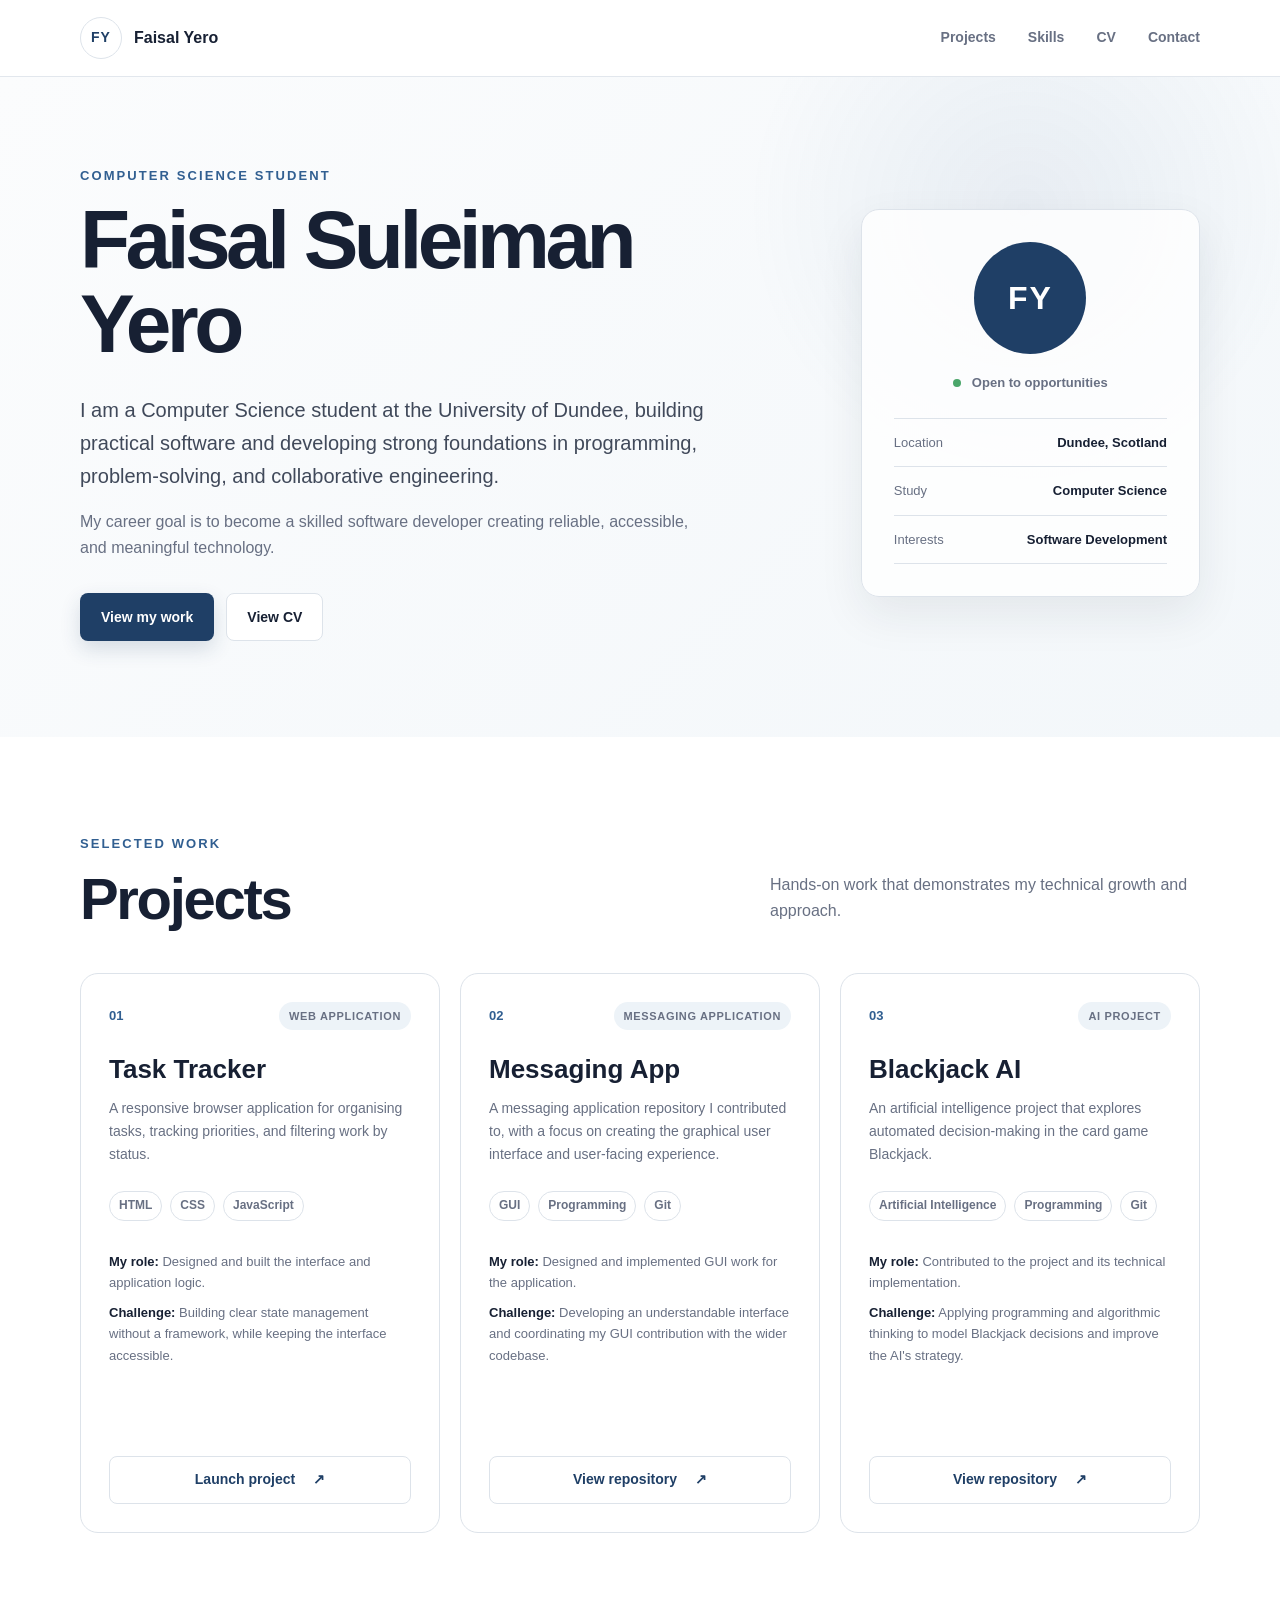
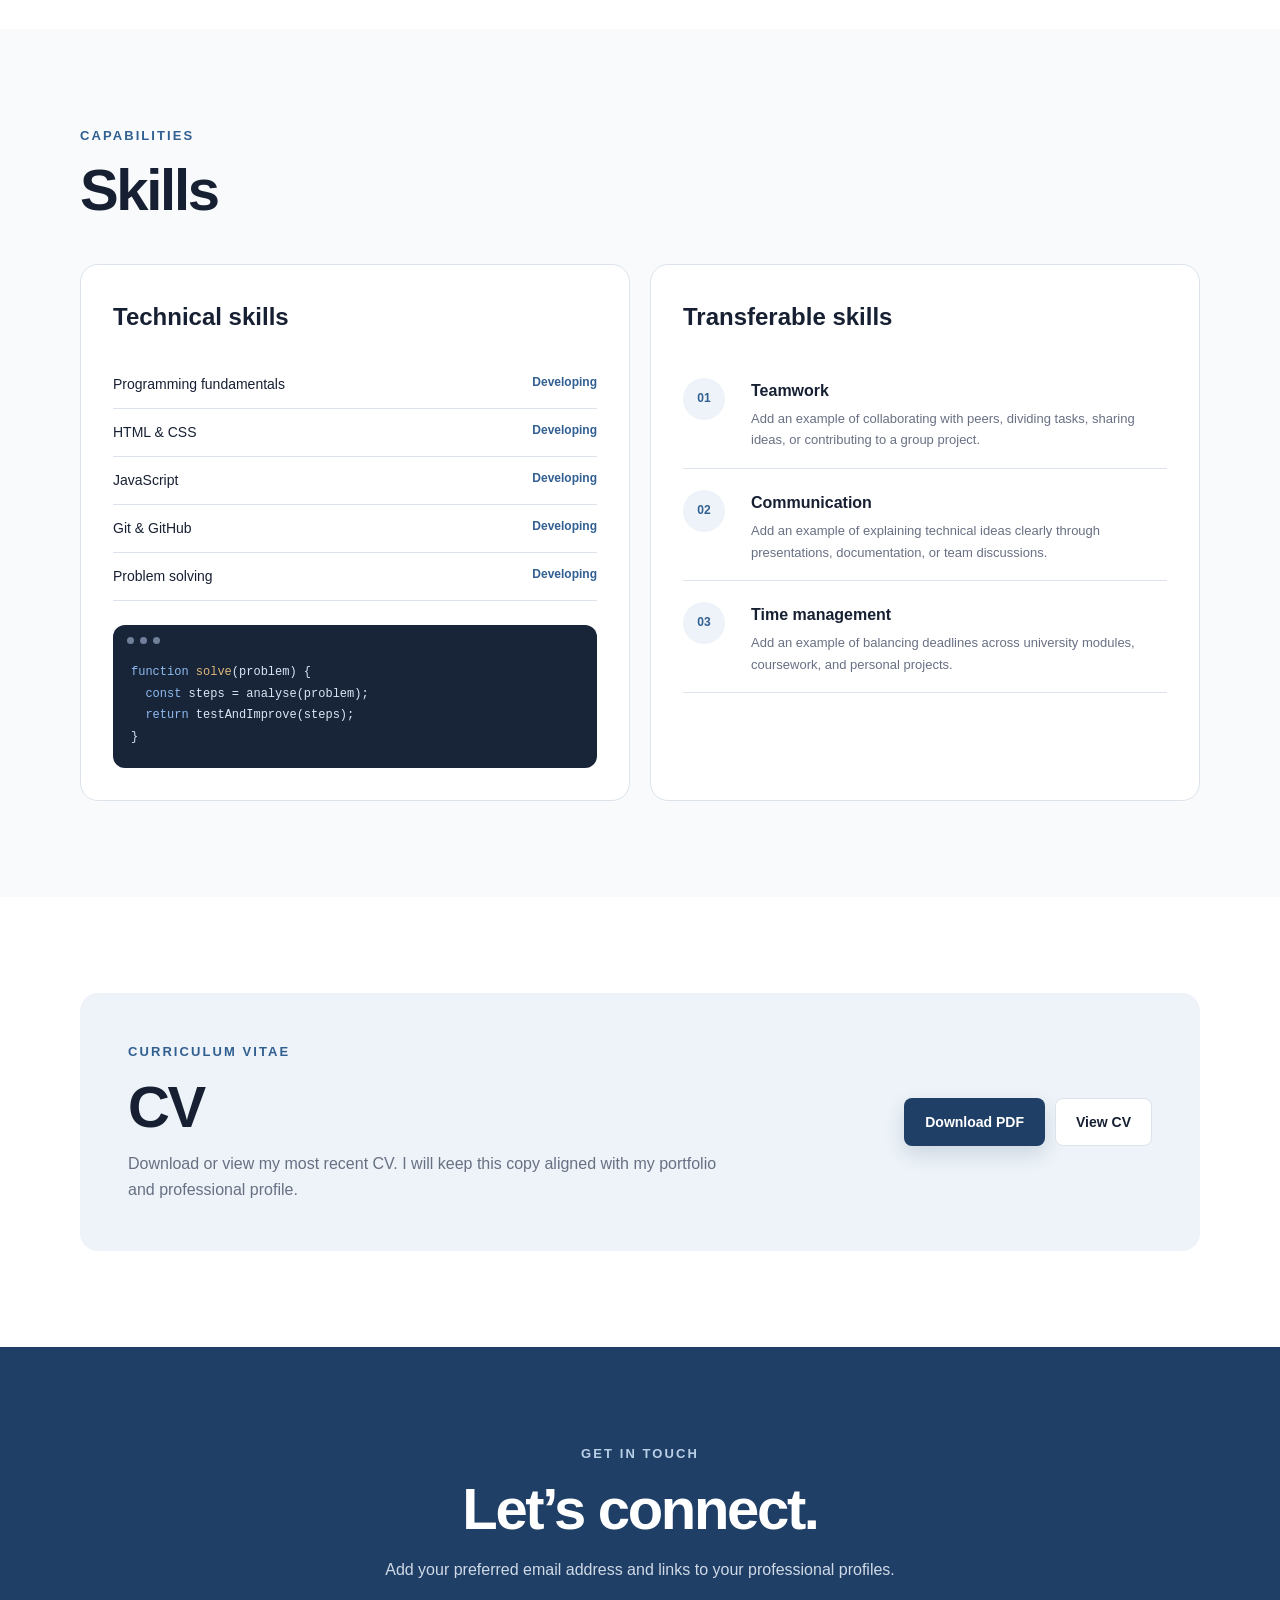
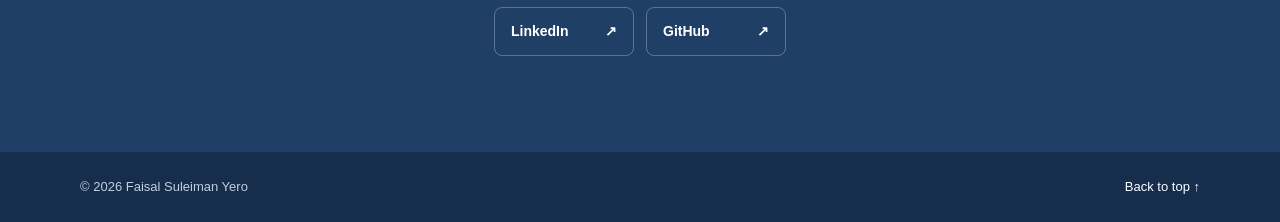
==== index.html @ 301910d1 "Add initial project files and scripts - Created a .gitkeep file in the projects directory to ensure " ====
<!doctype html>
<html lang="en">
  <head>
    <meta charset="UTF-8" />
    <meta name="viewport" content="width=device-width, initial-scale=1.0" />
    <meta
      name="description"
      content="Portfolio of Faisal Suleiman Yero, Computer Science student at the University of Dundee."
    />
    <title>Faisal Suleiman Yero | Computer Science Portfolio</title>
    <link rel="stylesheet" href="styles.css" />
  </head>
  <body>
    <a class="skip-link" href="#main-content">Skip to main content</a>

    <header class="site-header">
      <nav class="nav container" aria-label="Primary navigation">
        <a class="brand" href="#home" aria-label="Go to homepage">
          <span class="brand-mark">FY</span>
          <span>Faisal Yero</span>
        </a>
        <button class="menu-button" type="button" aria-expanded="false" aria-controls="nav-links">
          <span class="sr-only">Toggle navigation</span>
          <span aria-hidden="true">Menu</span>
        </button>
        <div class="nav-links" id="nav-links">
          <a href="#projects">Projects</a>
          <a href="#skills">Skills</a>
          <a href="#cv">CV</a>
          <a href="#contact">Contact</a>
        </div>
      </nav>
    </header>

    <main id="main-content">
      <section class="hero" id="home">
        <div class="container hero-grid">
          <div class="hero-copy">
            <p class="eyebrow">Computer Science Student</p>
            <h1>Faisal Suleiman Yero</h1>
            <p class="hero-lead">
              I am a Computer Science student at the University of Dundee,
              building practical software and developing strong foundations in
              programming, problem-solving, and collaborative engineering.
            </p>
            <p class="hero-goal">
              My career goal is to become a skilled software developer creating
              reliable, accessible, and meaningful technology.
            </p>
            <div class="hero-actions">
              <a class="button button-primary" href="#projects">View my work</a>
              <a class="button button-secondary" href="#cv">View CV</a>
            </div>
          </div>

          <aside class="profile-card" aria-label="Profile summary">
            <div class="profile-avatar" aria-hidden="true">FY</div>
            <p class="profile-status"><span></span> Open to opportunities</p>
            <dl>
              <div>
                <dt>Location</dt>
                <dd>Dundee, Scotland</dd>
              </div>
              <div>
                <dt>Study</dt>
                <dd>Computer Science</dd>
              </div>
              <div>
                <dt>Interests</dt>
                <dd>Software Development</dd>
              </div>
            </dl>
          </aside>
        </div>
      </section>

      <section class="section" id="projects">
        <div class="container">
          <div class="section-heading">
            <div>
              <p class="eyebrow">Selected work</p>
              <h2>Projects</h2>
            </div>
            <p>Hands-on work that demonstrates my technical growth and approach.</p>
          </div>

          <div class="project-grid">
            <article class="project-card">
              <div class="project-top">
                <span class="project-number">01</span>
                <span class="project-type">Web Application</span>
              </div>
              <h3>Task Tracker</h3>
              <p>
                A responsive browser application for organising tasks, tracking
                priorities, and filtering work by status.
              </p>
              <ul class="tag-list" aria-label="Technologies used">
                <li>HTML</li>
                <li>CSS</li>
                <li>JavaScript</li>
              </ul>
              <div class="project-details">
                <p><strong>My role:</strong> Designed and built the interface and application logic.</p>
                <p><strong>Challenge:</strong> Building clear state management without a framework, while keeping the interface accessible.</p>
              </div>
              <button class="button button-project" type="button" data-project="projects/task-tracker.html">
                Launch project
                <span aria-hidden="true">↗</span>
              </button>
            </article>

            <article class="project-card">
              <div class="project-top">
                <span class="project-number">02</span>
                <span class="project-type">Messaging Application</span>
              </div>
              <h3>Messaging App</h3>
              <p>
                A messaging application repository I contributed to, with a focus
                on creating the graphical user interface and user-facing experience.
              </p>
              <ul class="tag-list" aria-label="Technologies used">
                <li>GUI</li>
                <li>Programming</li>
                <li>Git</li>
              </ul>
              <div class="project-details">
                <p><strong>My role:</strong> Designed and implemented GUI work for the application.</p>
                <p><strong>Challenge:</strong> Developing an understandable interface and coordinating my GUI contribution with the wider codebase.</p>
              </div>
              <button class="button button-project" type="button" data-url="https://github.com/jamesfinnon/messaging-app.git">
                View repository
                <span aria-hidden="true">↗</span>
              </button>
            </article>

            <article class="project-card">
              <div class="project-top">
                <span class="project-number">03</span>
                <span class="project-type">AI Project</span>
              </div>
              <h3>Blackjack AI</h3>
              <p>
                An artificial intelligence project that explores automated
                decision-making in the card game Blackjack.
              </p>
              <ul class="tag-list" aria-label="Technologies used">
                <li>Artificial Intelligence</li>
                <li>Programming</li>
                <li>Git</li>
              </ul>
              <div class="project-details">
                <p><strong>My role:</strong> Contributed to the project and its technical implementation.</p>
                <p><strong>Challenge:</strong> Applying programming and algorithmic thinking to model Blackjack decisions and improve the AI's strategy.</p>
              </div>
              <button class="button button-project" type="button" data-url="https://github.com/struanmckenzie/blackjack-ai.git">
                View repository
                <span aria-hidden="true">↗</span>
              </button>
            </article>
          </div>
        </div>
      </section>

      <section class="section section-muted" id="skills">
        <div class="container">
          <div class="section-heading">
            <div>
              <p class="eyebrow">Capabilities</p>
              <h2>Skills</h2>
            </div>
          </div>

          <div class="skills-grid">
            <article class="skill-panel">
              <h3>Technical skills</h3>
              <ul class="skill-list">
                <li>
                  <span>Programming fundamentals</span>
                  <strong>Developing</strong>
                </li>
                <li>
                  <span>HTML &amp; CSS</span>
                  <strong>Developing</strong>
                </li>
                <li>
                  <span>JavaScript</span>
                  <strong>Developing</strong>
                </li>
                <li>
                  <span>Git &amp; GitHub</span>
                  <strong>Developing</strong>
                </li>
                <li>
                  <span>Problem solving</span>
                  <strong>Developing</strong>
                </li>
              </ul>
              <div class="code-example" aria-label="Code example">
                <div class="code-bar"><span></span><span></span><span></span></div>
                <pre><code><span class="code-keyword">function</span> <span class="code-name">solve</span>(problem) {
  <span class="code-keyword">const</span> steps = analyse(problem);
  <span class="code-keyword">return</span> testAndImprove(steps);
}</code></pre>
              </div>
            </article>

            <article class="skill-panel">
              <h3>Transferable skills</h3>
              <div class="transferable-list">
                <div>
                  <span class="skill-icon" aria-hidden="true">01</span>
                  <div>
                    <h4>Teamwork</h4>
                    <p>
                      Add an example of collaborating with peers, dividing tasks,
                      sharing ideas, or contributing to a group project.
                    </p>
                  </div>
                </div>
                <div>
                  <span class="skill-icon" aria-hidden="true">02</span>
                  <div>
                    <h4>Communication</h4>
                    <p>
                      Add an example of explaining technical ideas clearly through
                      presentations, documentation, or team discussions.
                    </p>
                  </div>
                </div>
                <div>
                  <span class="skill-icon" aria-hidden="true">03</span>
                  <div>
                    <h4>Time management</h4>
                    <p>
                      Add an example of balancing deadlines across university
                      modules, coursework, and personal projects.
                    </p>
                  </div>
                </div>
              </div>
            </article>
          </div>
        </div>
      </section>

      <section class="section cv-section" id="cv">
        <div class="container cv-card">
          <div>
            <p class="eyebrow">Curriculum vitae</p>
            <h2>CV</h2>
            <p>
              Download or view my most recent CV. I will keep this copy aligned
              with my portfolio and professional profile.
            </p>
          </div>
          <div class="cv-actions">
            <a class="button button-primary" id="cv-download" href="assets/Faisal-Suleiman-Yero-CV.pdf" download>
              Download PDF
            </a>
            <a class="button button-secondary" id="cv-view" href="assets/Faisal-Suleiman-Yero-CV.pdf" target="_blank" rel="noopener">
              View CV
            </a>
          </div>
        </div>
      </section>

      <section class="section contact-section" id="contact">
        <div class="container contact-content">
          <p class="eyebrow">Get in touch</p>
          <h2>Let’s connect.</h2>
          <p>
            Add your preferred email address and links to your professional profiles.
          </p>
          <div class="social-links">
            <a href="#" data-placeholder="LinkedIn">LinkedIn <span aria-hidden="true">↗</span></a>
            <a href="#" data-placeholder="GitHub">GitHub <span aria-hidden="true">↗</span></a>
          </div>
        </div>
      </section>
    </main>

    <footer class="footer">
      <div class="container">
        <p>© <span id="year"></span> Faisal Suleiman Yero</p>
        <a href="#home">Back to top ↑</a>
      </div>
    </footer>

    <dialog class="project-dialog" id="project-dialog" aria-labelledby="dialog-title">
      <div class="dialog-header">
        <h2 id="dialog-title">Project preview</h2>
        <button class="dialog-close" type="button" aria-label="Close project preview">×</button>
      </div>
      <div class="dialog-body">
        <iframe id="project-frame" title="Project preview"></iframe>
      </div>
    </dialog>

    <dialog class="notice-dialog" id="notice-dialog">
      <div class="notice-content">
        <button class="dialog-close notice-close" type="button" aria-label="Close notice">×</button>
        <h2 id="notice-title">Add a file</h2>
        <p id="notice-message"></p>
        <button class="button button-primary notice-ok" type="button">Got it</button>
      </div>
    </dialog>

    <script src="script.js"></script>
  </body>
</html>
---- styles.css ----
:root {
  --ink: #172033;
  --muted: #687083;
  --paper: #f8fafb;
  --white: #ffffff;
  --line: #dde3ea;
  --navy: #1f3f66;
  --blue: #315f91;
  --soft-blue: #edf3f8;
  --accent: #dcaa57;
  --radius: 18px;
  --shadow: 0 18px 45px rgba(23, 32, 51, 0.08);
}

* {
  box-sizing: border-box;
}

html {
  scroll-behavior: smooth;
}

body {
  margin: 0;
  font-family: Inter, "Segoe UI", Arial, sans-serif;
  color: var(--ink);
  background: var(--white);
  line-height: 1.65;
}

body.dialog-open {
  overflow: hidden;
}

.container {
  width: min(1120px, calc(100% - 48px));
  margin-inline: auto;
}

.skip-link {
  position: absolute;
  left: 16px;
  top: -60px;
  z-index: 100;
  padding: 10px 16px;
  background: var(--ink);
  color: var(--white);
}

.skip-link:focus {
  top: 16px;
}

.sr-only {
  position: absolute;
  width: 1px;
  height: 1px;
  padding: 0;
  margin: -1px;
  overflow: hidden;
  clip: rect(0, 0, 0, 0);
  white-space: nowrap;
  border: 0;
}

.site-header {
  position: sticky;
  top: 0;
  z-index: 20;
  background: rgba(255, 255, 255, 0.96);
  border-bottom: 1px solid rgba(221, 227, 234, 0.85);
  backdrop-filter: blur(12px);
}

.nav {
  min-height: 76px;
  display: flex;
  align-items: center;
  justify-content: space-between;
}

.brand {
  display: flex;
  align-items: center;
  gap: 12px;
  color: var(--ink);
  font-weight: 750;
  text-decoration: none;
}

.brand-mark {
  display: grid;
  place-items: center;
  width: 42px;
  height: 42px;
  border: 1px solid var(--line);
  border-radius: 50%;
  color: var(--navy);
  font-size: 14px;
  letter-spacing: 0.08em;
}

.nav-links {
  display: flex;
  gap: 32px;
}

.nav-links a {
  color: var(--muted);
  font-size: 14px;
  font-weight: 700;
  text-decoration: none;
}

.nav-links a:hover,
.nav-links a:focus-visible {
  color: var(--navy);
}

.menu-button {
  display: none;
  border: 0;
  background: transparent;
  color: var(--ink);
  font: inherit;
  font-weight: 700;
}

.hero {
  padding: 88px 0 96px;
  background:
    radial-gradient(circle at 80% 20%, rgba(49, 95, 145, 0.08), transparent 24%),
    linear-gradient(135deg, #fbfcfd 0%, #f3f7fa 100%);
}

.hero-grid {
  display: grid;
  grid-template-columns: minmax(0, 1.55fr) minmax(260px, 0.75fr);
  align-items: center;
  gap: 80px;
}

.eyebrow {
  margin: 0 0 12px;
  color: var(--blue);
  font-size: 13px;
  font-weight: 800;
  letter-spacing: 0.16em;
  text-transform: uppercase;
}

.hero h1 {
  max-width: 720px;
  margin: 0;
  color: var(--ink);
  font-size: clamp(48px, 7vw, 82px);
  line-height: 1.02;
  letter-spacing: -0.055em;
}

.hero-lead {
  max-width: 680px;
  margin: 28px 0 8px;
  color: #40495a;
  font-size: 20px;
}

.hero-goal {
  max-width: 620px;
  color: var(--muted);
}

.hero-actions {
  display: flex;
  gap: 12px;
  margin-top: 32px;
}

.button {
  min-height: 48px;
  display: inline-flex;
  align-items: center;
  justify-content: center;
  gap: 18px;
  border: 1px solid transparent;
  border-radius: 8px;
  padding: 11px 20px;
  font: inherit;
  font-size: 14px;
  font-weight: 800;
  text-decoration: none;
  cursor: pointer;
  transition: 160ms ease;
}

.button-primary {
  background: var(--navy);
  color: var(--white);
  box-shadow: 0 8px 20px rgba(31, 63, 102, 0.16);
}

.button-primary:hover,
.button-primary:focus-visible {
  background: #173452;
  transform: translateY(-2px);
}

.button-secondary {
  border-color: var(--line);
  background: var(--white);
  color: var(--ink);
}

.button-secondary:hover,
.button-secondary:focus-visible {
  border-color: var(--blue);
  color: var(--navy);
}

.profile-card {
  border: 1px solid var(--line);
  border-radius: var(--radius);
  padding: 32px;
  background: rgba(255, 255, 255, 0.82);
  box-shadow: var(--shadow);
}

.profile-avatar {
  width: 112px;
  height: 112px;
  display: grid;
  place-items: center;
  margin: 0 auto 18px;
  border-radius: 50%;
  background: var(--navy);
  color: var(--white);
  font-size: 32px;
  font-weight: 800;
  letter-spacing: 0.06em;
}

.profile-status {
  text-align: center;
  color: var(--muted);
  font-size: 13px;
  font-weight: 700;
}

.profile-status span {
  display: inline-block;
  width: 8px;
  height: 8px;
  margin-right: 7px;
  border-radius: 50%;
  background: #4aa66a;
}

.profile-card dl {
  margin: 24px 0 0;
  border-top: 1px solid var(--line);
}

.profile-card dl div {
  display: flex;
  justify-content: space-between;
  gap: 16px;
  border-bottom: 1px solid var(--line);
  padding: 13px 0;
  font-size: 13px;
}

.profile-card dt {
  color: var(--muted);
}

.profile-card dd {
  margin: 0;
  text-align: right;
  font-weight: 750;
}

.section {
  padding: 96px 0;
  scroll-margin-top: 76px;
}

.section-heading {
  display: flex;
  align-items: end;
  justify-content: space-between;
  gap: 32px;
  margin-bottom: 42px;
}

.section-heading h2,
.cv-card h2,
.contact-content h2 {
  margin: 0;
  font-size: clamp(38px, 5vw, 58px);
  line-height: 1.1;
  letter-spacing: -0.04em;
}

.section-heading > p {
  max-width: 430px;
  margin: 0 0 6px;
  color: var(--muted);
}

.project-grid {
  display: grid;
  grid-template-columns: repeat(3, 1fr);
  gap: 20px;
}

.project-card {
  min-height: 560px;
  display: flex;
  flex-direction: column;
  border: 1px solid var(--line);
  border-radius: var(--radius);
  padding: 28px;
  background: var(--white);
  transition: 180ms ease;
}

.project-card:hover {
  transform: translateY(-5px);
  box-shadow: var(--shadow);
  border-color: #cbd5df;
}

.project-top {
  display: flex;
  justify-content: space-between;
  align-items: center;
  margin-bottom: 24px;
}

.project-number {
  color: var(--blue);
  font-size: 13px;
  font-weight: 800;
}

.project-type {
  border-radius: 999px;
  padding: 5px 10px;
  background: var(--soft-blue);
  color: var(--muted);
  font-size: 11px;
  font-weight: 800;
  text-transform: uppercase;
  letter-spacing: 0.06em;
}

.project-card h3 {
  margin: 0 0 12px;
  font-size: 26px;
  line-height: 1.2;
}

.project-card > p {
  min-height: 78px;
  margin: 0 0 16px;
  color: var(--muted);
  font-size: 14px;
}

.tag-list {
  display: flex;
  flex-wrap: wrap;
  gap: 8px;
  margin: 0 0 22px;
  padding: 0;
  list-style: none;
}

.tag-list li {
  border: 1px solid var(--line);
  border-radius: 999px;
  padding: 4px 9px;
  color: var(--muted);
  font-size: 12px;
  font-weight: 700;
}

.project-details {
  margin-bottom: 24px;
  color: var(--muted);
  font-size: 13px;
}

.project-details p {
  margin: 8px 0;
}

.project-details strong {
  color: var(--ink);
}

.button-project {
  width: 100%;
  margin-top: auto;
  border-color: var(--line);
  background: var(--white);
  color: var(--navy);
}

.button-project:hover,
.button-project:focus-visible {
  border-color: var(--navy);
  background: var(--navy);
  color: var(--white);
}

.section-muted {
  background: var(--paper);
}

.skills-grid {
  display: grid;
  grid-template-columns: 1fr 1fr;
  gap: 20px;
}

.skill-panel {
  border: 1px solid var(--line);
  border-radius: var(--radius);
  padding: 32px;
  background: var(--white);
}

.skill-panel h3 {
  margin: 0 0 24px;
  font-size: 24px;
}

.skill-list {
  margin: 0 0 24px;
  padding: 0;
  list-style: none;
}

.skill-list li {
  display: flex;
  justify-content: space-between;
  border-bottom: 1px solid var(--line);
  padding: 12px 0;
  font-size: 14px;
}

.skill-list strong {
  color: var(--blue);
  font-size: 12px;
}

.code-example {
  overflow: hidden;
  border-radius: 12px;
  background: #182438;
}

.code-bar {
  display: flex;
  gap: 6px;
  padding: 12px 14px 8px;
}

.code-bar span {
  width: 7px;
  height: 7px;
  border-radius: 50%;
  background: #70809a;
}

.code-example pre {
  margin: 0;
  padding: 10px 18px 20px;
  overflow-x: auto;
  color: #dae6f5;
  font-size: 12px;
  line-height: 1.8;
}

.code-keyword {
  color: #8ebbf0;
}

.code-name {
  color: #dfb87b;
}

.transferable-list {
  display: grid;
  gap: 4px;
}

.transferable-list > div {
  display: grid;
  grid-template-columns: 52px 1fr;
  gap: 16px;
  border-bottom: 1px solid var(--line);
  padding: 17px 0;
}

.skill-icon {
  width: 42px;
  height: 42px;
  display: grid;
  place-items: center;
  border-radius: 50%;
  background: var(--soft-blue);
  color: var(--blue);
  font-size: 12px;
  font-weight: 800;
}

.transferable-list h4 {
  margin: 0 0 4px;
  font-size: 16px;
}

.transferable-list p {
  margin: 0;
  color: var(--muted);
  font-size: 13px;
}

.cv-section {
  background: var(--white);
}

.cv-card {
  display: grid;
  grid-template-columns: 1fr auto;
  align-items: center;
  gap: 48px;
  border-radius: var(--radius);
  padding: 48px;
  background: var(--soft-blue);
}

.cv-card h2 {
  margin-bottom: 12px;
}

.cv-card p:not(.eyebrow) {
  max-width: 610px;
  margin: 0;
  color: var(--muted);
}

.cv-actions {
  display: flex;
  gap: 10px;
}

.contact-section {
  background: var(--navy);
  color: var(--white);
  text-align: center;
}

.contact-section .eyebrow {
  color: #b9cfe6;
}

.contact-content > p:not(.eyebrow) {
  margin: 16px 0 24px;
  color: #d0dae6;
}

.social-links {
  display: flex;
  justify-content: center;
  gap: 12px;
}

.social-links a {
  min-width: 140px;
  display: flex;
  justify-content: space-between;
  border: 1px solid rgba(255, 255, 255, 0.28);
  border-radius: 8px;
  padding: 12px 16px;
  color: var(--white);
  font-size: 14px;
  font-weight: 800;
  text-decoration: none;
}

.social-links a:hover,
.social-links a:focus-visible {
  background: var(--white);
  color: var(--navy);
}

.footer {
  padding: 24px 0;
  background: #162e4b;
  color: #c3cede;
  font-size: 13px;
}

.footer .container {
  display: flex;
  justify-content: space-between;
  align-items: center;
}

.footer p {
  margin: 0;
}

.footer a {
  color: var(--white);
  text-decoration: none;
}

.project-dialog,
.notice-dialog {
  border: 0;
  padding: 0;
  background: var(--white);
  color: var(--ink);
  box-shadow: 0 24px 80px rgba(14, 29, 48, 0.28);
}

.project-dialog {
  width: min(1100px, calc(100% - 32px));
  height: min(760px, calc(100% - 32px));
  border-radius: 14px;
}

.project-dialog::backdrop,
.notice-dialog::backdrop {
  background: rgba(12, 24, 38, 0.72);
  backdrop-filter: blur(5px);
}

.dialog-header {
  height: 64px;
  display: flex;
  align-items: center;
  justify-content: space-between;
  border-bottom: 1px solid var(--line);
  padding: 0 18px 0 24px;
}

.dialog-header h2 {
  margin: 0;
  font-size: 18px;
}

.dialog-close {
  width: 38px;
  height: 38px;
  border: 1px solid var(--line);
  border-radius: 50%;
  background: var(--white);
  color: var(--ink);
  font: inherit;
  font-size: 24px;
  line-height: 1;
  cursor: pointer;
}

.dialog-body,
.dialog-body iframe {
  width: 100%;
  height: calc(100% - 64px);
}

.dialog-body iframe {
  display: block;
  border: 0;
  background: var(--white);
}

.notice-dialog {
  width: min(460px, calc(100% - 32px));
  border-radius: 14px;
}

.notice-content {
  position: relative;
  padding: 34px;
}

.notice-close {
  position: absolute;
  right: 18px;
  top: 18px;
}

.notice-content h2 {
  margin: 0 46px 10px 0;
  font-size: 24px;
}

.notice-content p {
  margin: 0 0 22px;
  color: var(--muted);
}

@media (max-width: 900px) {
  .hero-grid,
  .skills-grid {
    grid-template-columns: 1fr;
  }

  .profile-card {
    max-width: 420px;
  }

  .project-grid {
    grid-template-columns: 1fr 1fr;
  }

  .project-card:last-child {
    grid-column: 1 / -1;
  }

  .cv-card {
    grid-template-columns: 1fr;
  }
}

@media (max-width: 680px) {
  .container {
    width: min(100% - 32px, 1120px);
  }

  .nav {
    min-height: 68px;
  }

  .menu-button {
    display: block;
  }

  .nav-links {
    position: absolute;
    left: 16px;
    right: 16px;
    top: 68px;
    display: none;
    flex-direction: column;
    gap: 0;
    border: 1px solid var(--line);
    border-radius: 12px;
    padding: 8px;
    background: var(--white);
    box-shadow: var(--shadow);
  }

  .nav-links.open {
    display: flex;
  }

  .nav-links a {
    padding: 12px;
  }

  .hero {
    padding: 56px 0 64px;
  }

  .hero-grid {
    gap: 42px;
  }

  .hero h1 {
    font-size: 48px;
  }

  .hero-lead {
    font-size: 17px;
  }

  .hero-actions,
  .cv-actions,
  .social-links {
    flex-direction: column;
  }

  .hero-actions .button,
  .cv-actions .button,
  .social-links a {
    width: 100%;
  }

  .section {
    padding: 68px 0;
  }

  .section-heading {
    align-items: start;
    flex-direction: column;
  }

  .project-grid {
    grid-template-columns: 1fr;
  }

  .project-card,
  .project-card:last-child {
    grid-column: auto;
  }

  .project-card {
    min-height: 520px;
  }

  .skill-panel,
  .profile-card,
  .cv-card {
    padding: 24px;
  }

  .footer .container {
    gap: 16px;
  }
}

@media (prefers-reduced-motion: reduce) {
  html {
    scroll-behavior: auto;
  }

  *,
  *::before,
  *::after {
    transition: none !important;
  }
}
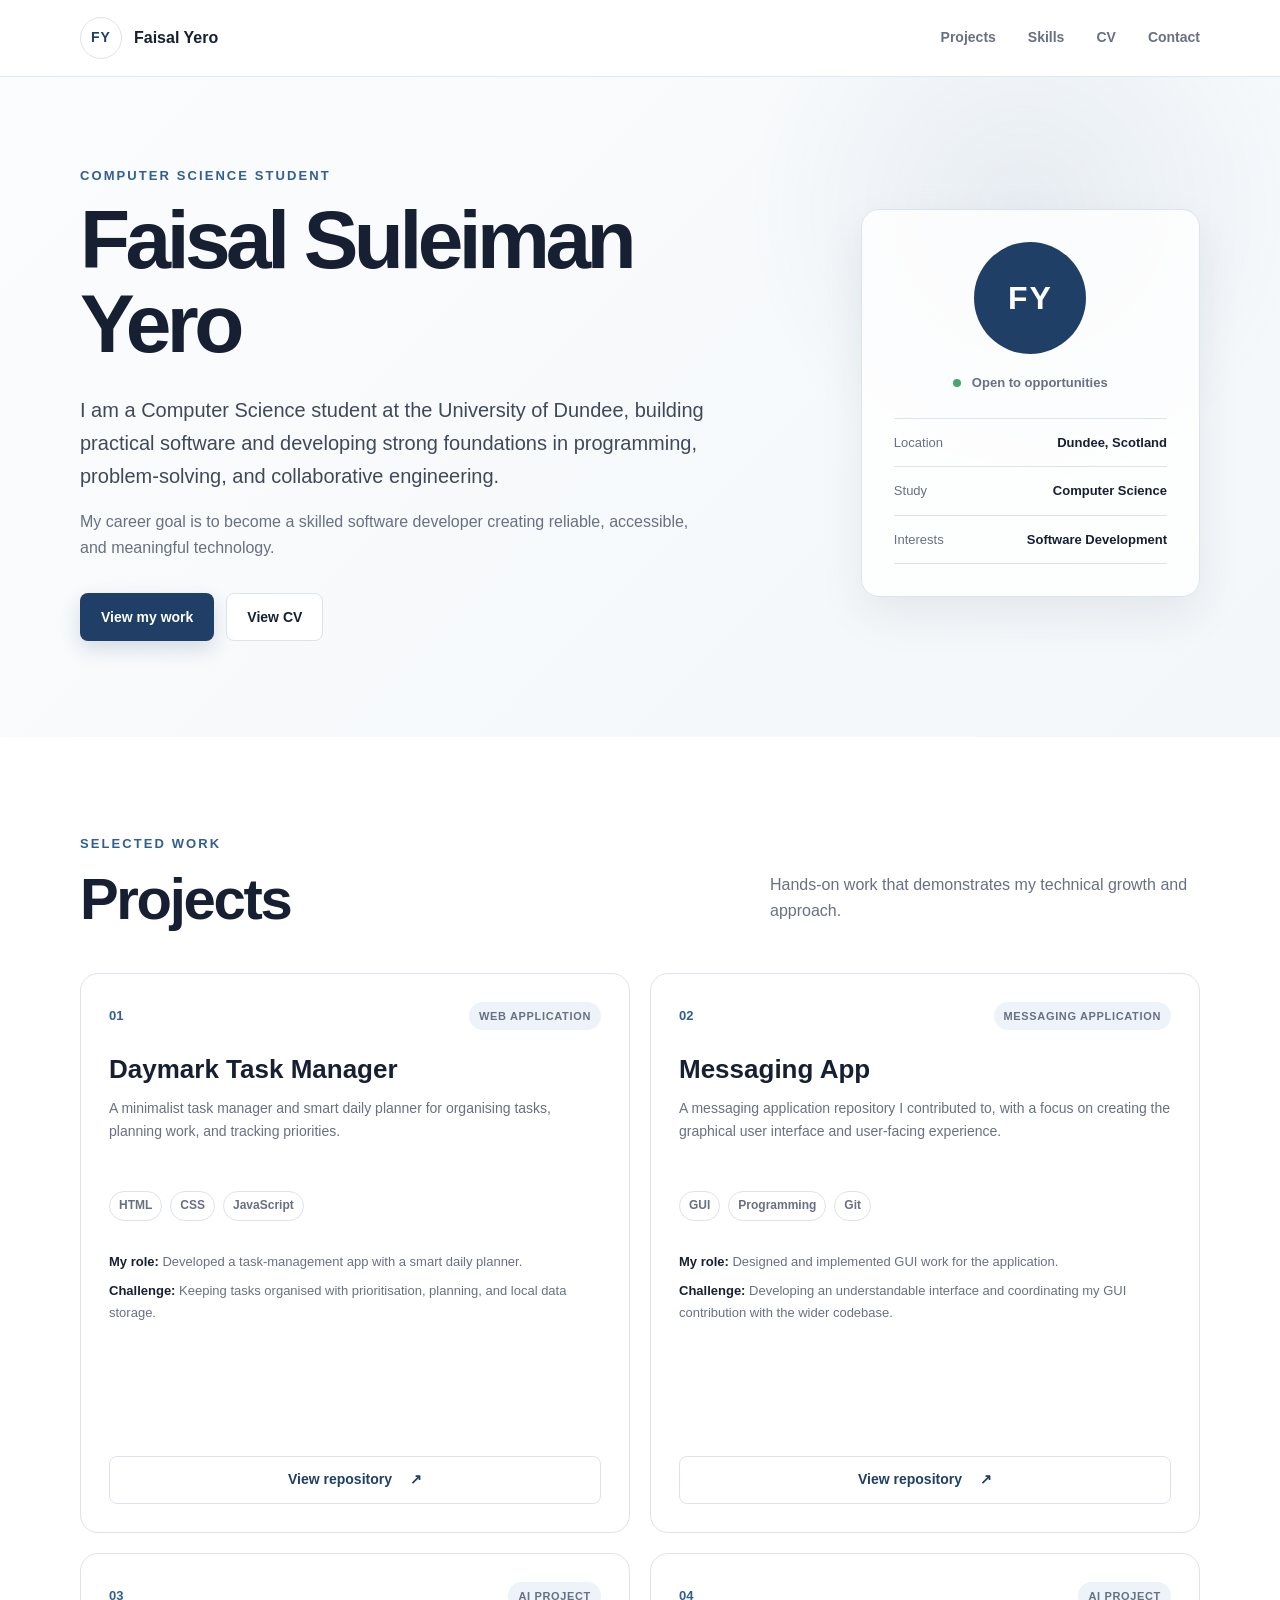
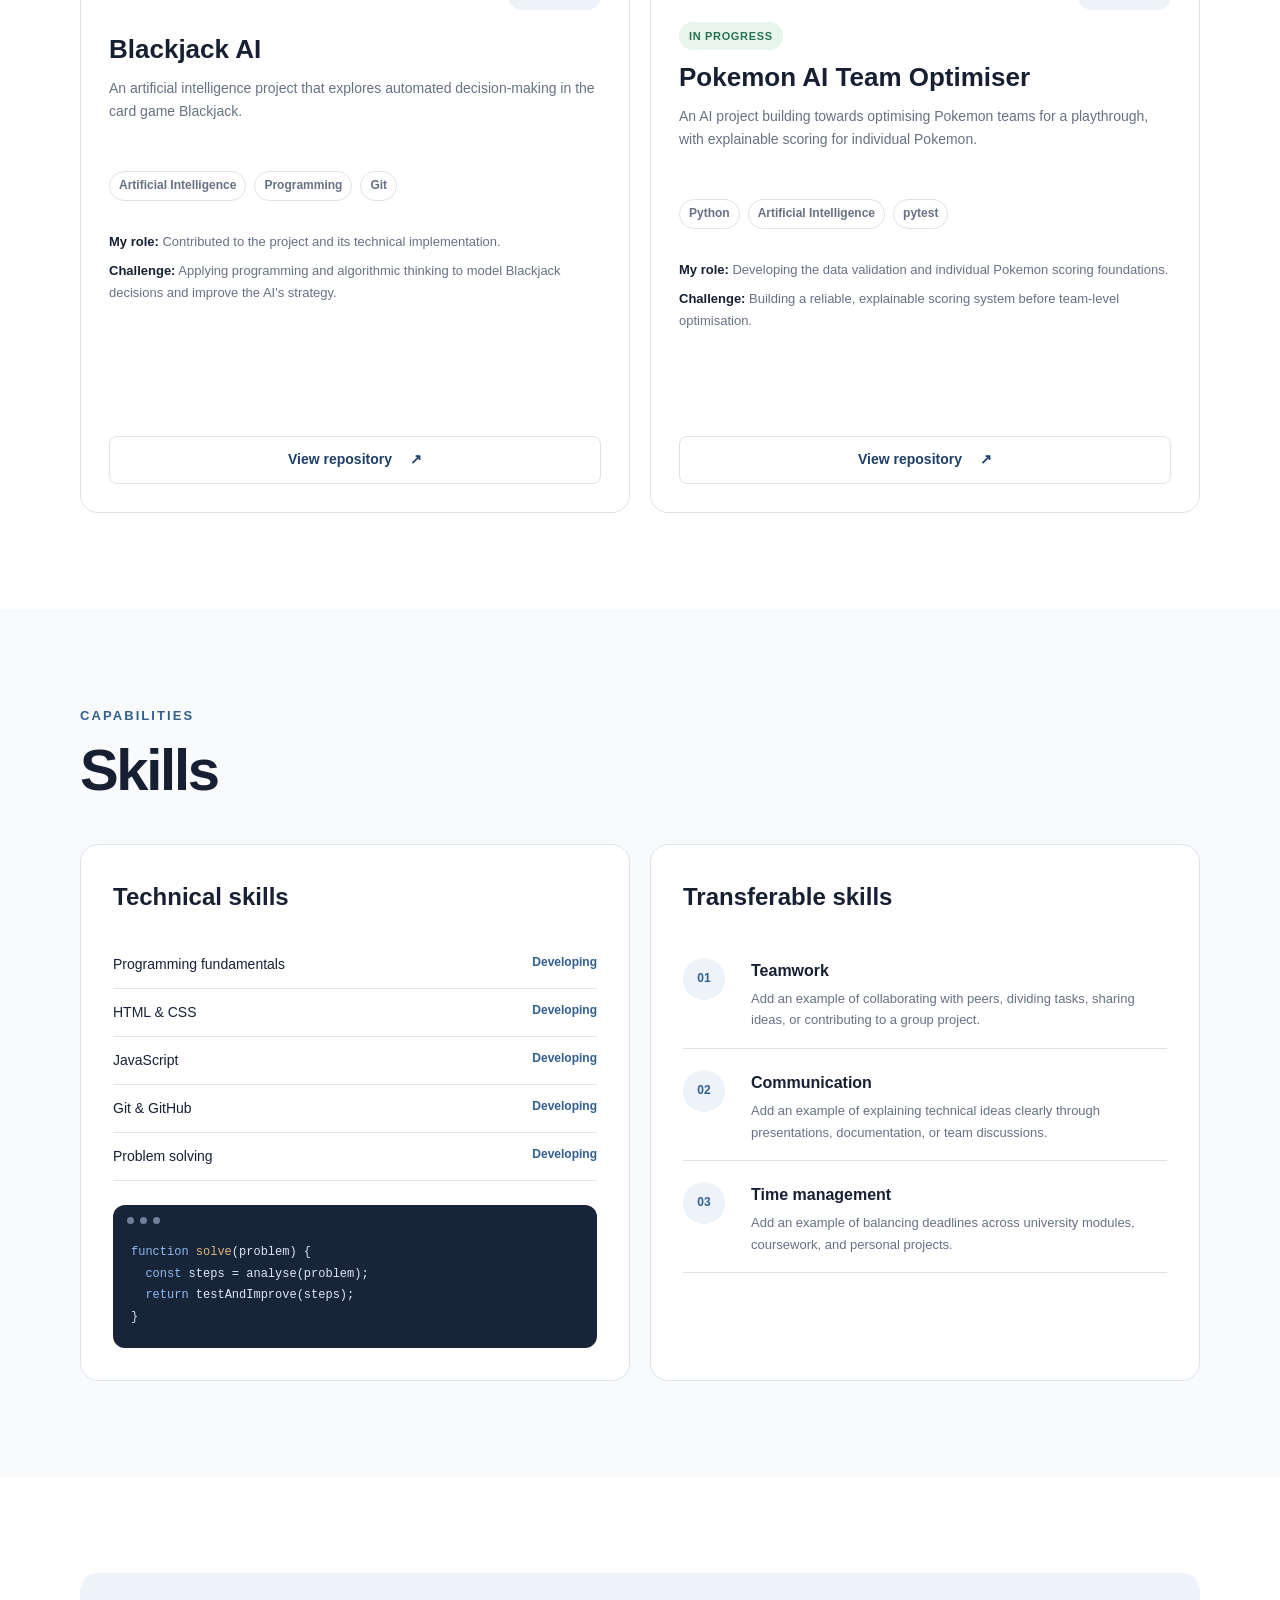
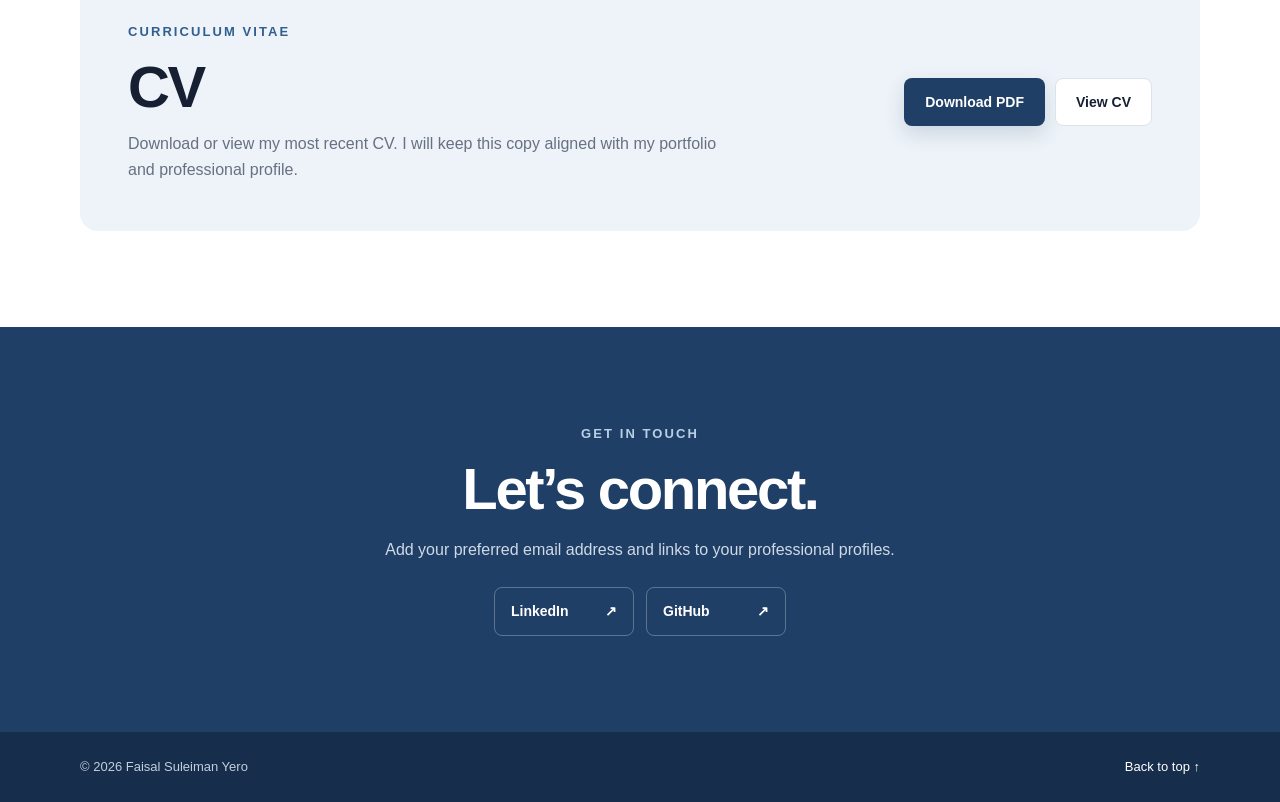
==== commit ebccc268: "Update portfolio content and styling: rename Task Tracker to Daymark Task Manager, add Pokemon AI Te" ====
--- a/index.html
+++ b/index.html
@@ -90,10 +90,10 @@
                 <span class="project-number">01</span>
                 <span class="project-type">Web Application</span>
               </div>
-              <h3>Task Tracker</h3>
+              <h3>Daymark Task Manager</h3>
               <p>
-                A responsive browser application for organising tasks, tracking
-                priorities, and filtering work by status.
+                A minimalist task manager and smart daily planner for organising
+                tasks, planning work, and tracking priorities.
               </p>
               <ul class="tag-list" aria-label="Technologies used">
                 <li>HTML</li>
@@ -101,11 +101,11 @@
                 <li>JavaScript</li>
               </ul>
               <div class="project-details">
-                <p><strong>My role:</strong> Designed and built the interface and application logic.</p>
-                <p><strong>Challenge:</strong> Building clear state management without a framework, while keeping the interface accessible.</p>
-              </div>
-              <button class="button button-project" type="button" data-project="projects/task-tracker.html">
-                Launch project
+                <p><strong>My role:</strong> Developed a task-management app with a smart daily planner.</p>
+                <p><strong>Challenge:</strong> Keeping tasks organised with prioritisation, planning, and local data storage.</p>
+              </div>
+              <button class="button button-project" type="button" data-url="https://github.com/faisalsyero/task-manager">
+                View repository
                 <span aria-hidden="true">↗</span>
               </button>
             </article>
@@ -155,6 +155,32 @@
                 <p><strong>Challenge:</strong> Applying programming and algorithmic thinking to model Blackjack decisions and improve the AI's strategy.</p>
               </div>
               <button class="button button-project" type="button" data-url="https://github.com/struanmckenzie/blackjack-ai.git">
+                View repository
+                <span aria-hidden="true">↗</span>
+              </button>
+            </article>
+
+            <article class="project-card">
+              <div class="project-top">
+                <span class="project-number">04</span>
+                <span class="project-type">AI Project</span>
+              </div>
+              <p class="project-status">In progress</p>
+              <h3>Pokemon AI Team Optimiser</h3>
+              <p>
+                An AI project building towards optimising Pokemon teams for a
+                playthrough, with explainable scoring for individual Pokemon.
+              </p>
+              <ul class="tag-list" aria-label="Technologies used">
+                <li>Python</li>
+                <li>Artificial Intelligence</li>
+                <li>pytest</li>
+              </ul>
+              <div class="project-details">
+                <p><strong>My role:</strong> Developing the data validation and individual Pokemon scoring foundations.</p>
+                <p><strong>Challenge:</strong> Building a reliable, explainable scoring system before team-level optimisation.</p>
+              </div>
+              <button class="button button-project" type="button" data-url="https://github.com/faisalsyero/pokemon-bestteam">
                 View repository
                 <span aria-hidden="true">↗</span>
               </button>
@@ -256,10 +282,10 @@
             </p>
           </div>
           <div class="cv-actions">
-            <a class="button button-primary" id="cv-download" href="assets/Faisal-Suleiman-Yero-CV.pdf" download>
+            <a class="button button-primary" id="cv-download" href="Employability%20CV.pdf" download>
               Download PDF
             </a>
-            <a class="button button-secondary" id="cv-view" href="assets/Faisal-Suleiman-Yero-CV.pdf" target="_blank" rel="noopener">
+            <a class="button button-secondary" id="cv-view" href="Employability%20CV.pdf" target="_blank" rel="noopener">
               View CV
             </a>
           </div>
--- a/styles.css
+++ b/styles.css
@@ -309,7 +309,7 @@
 
 .project-grid {
   display: grid;
-  grid-template-columns: repeat(3, 1fr);
+  grid-template-columns: repeat(2, 1fr);
   gap: 20px;
 }
 
@@ -365,6 +365,20 @@
   margin: 0 0 16px;
   color: var(--muted);
   font-size: 14px;
+}
+
+.project-card > .project-status {
+  width: fit-content;
+  min-height: 0;
+  margin: -12px 0 12px;
+  border-radius: 999px;
+  padding: 5px 10px;
+  background: #e8f5ed;
+  color: #26734d;
+  font-size: 11px;
+  font-weight: 800;
+  letter-spacing: 0.06em;
+  text-transform: uppercase;
 }
 
 .tag-list {
@@ -712,14 +726,6 @@
 
   .profile-card {
     max-width: 420px;
-  }
-
-  .project-grid {
-    grid-template-columns: 1fr 1fr;
-  }
-
-  .project-card:last-child {
-    grid-column: 1 / -1;
   }
 
   .cv-card {
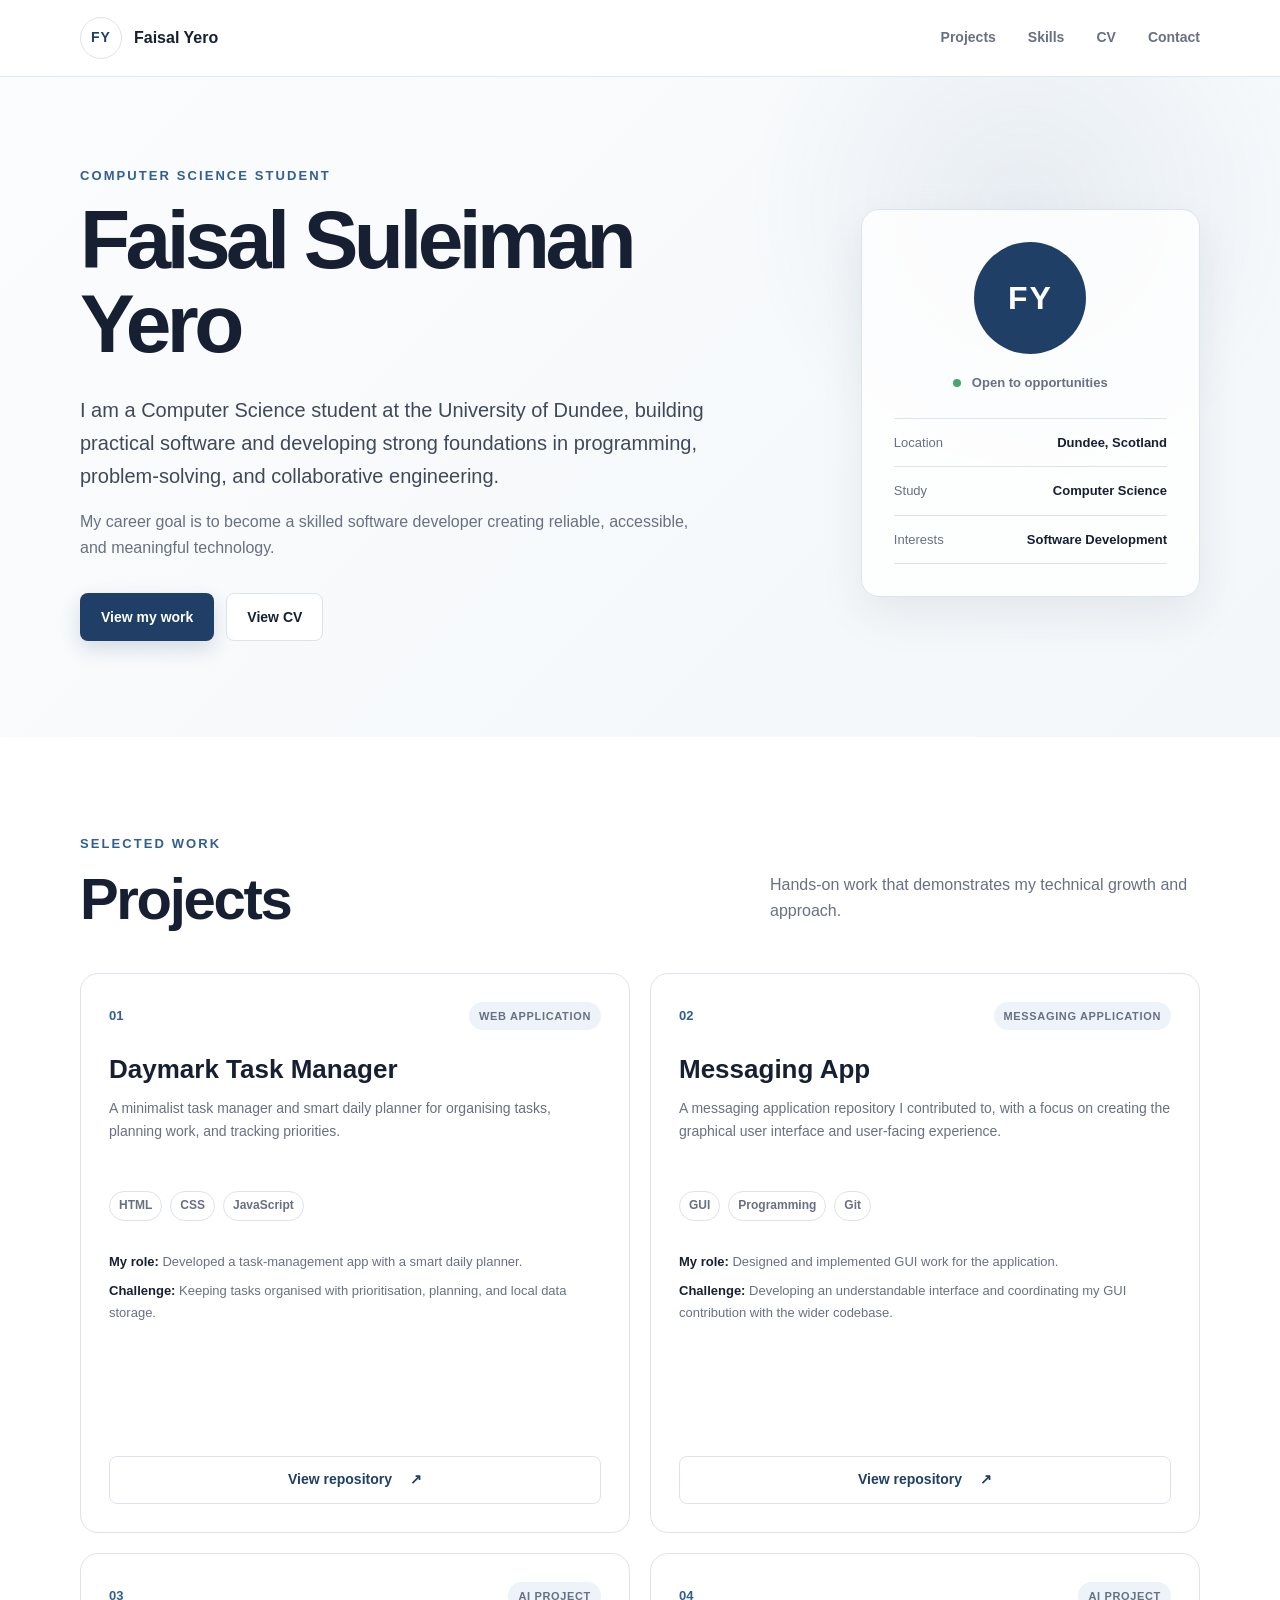
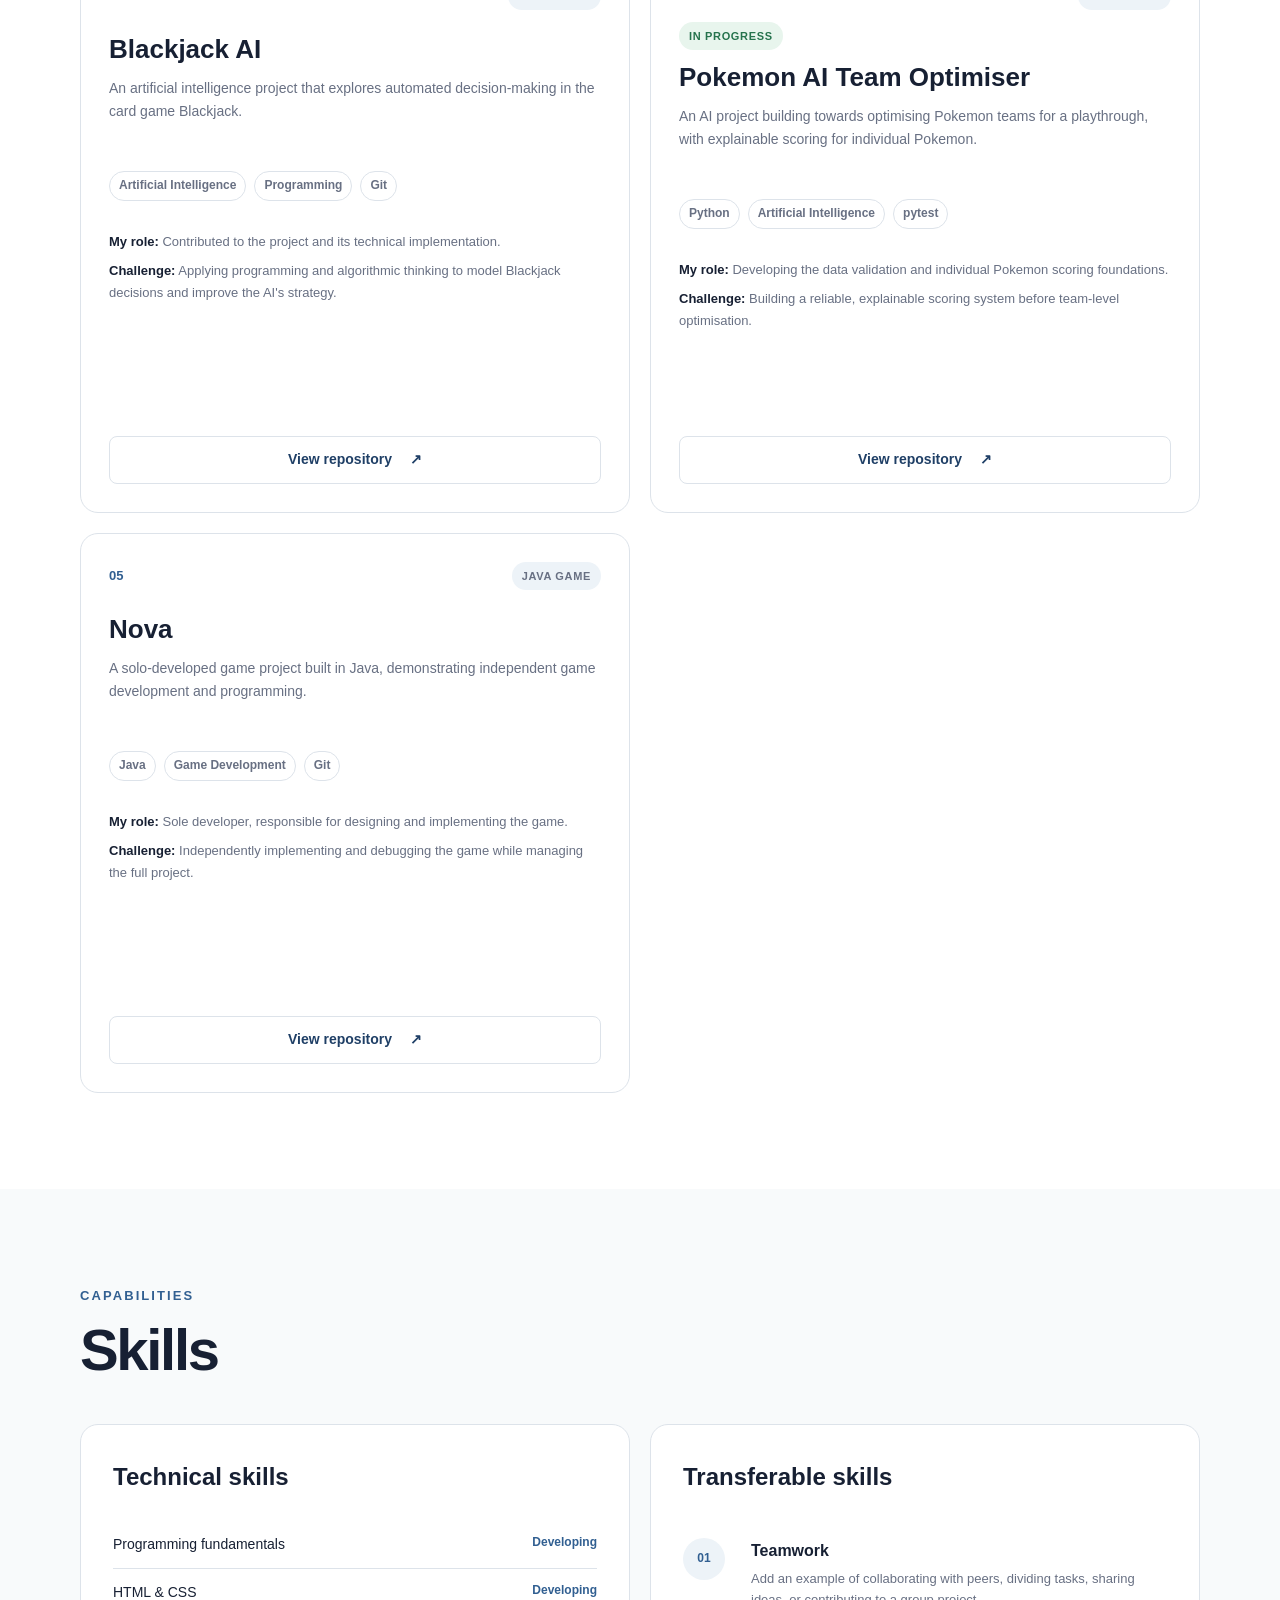
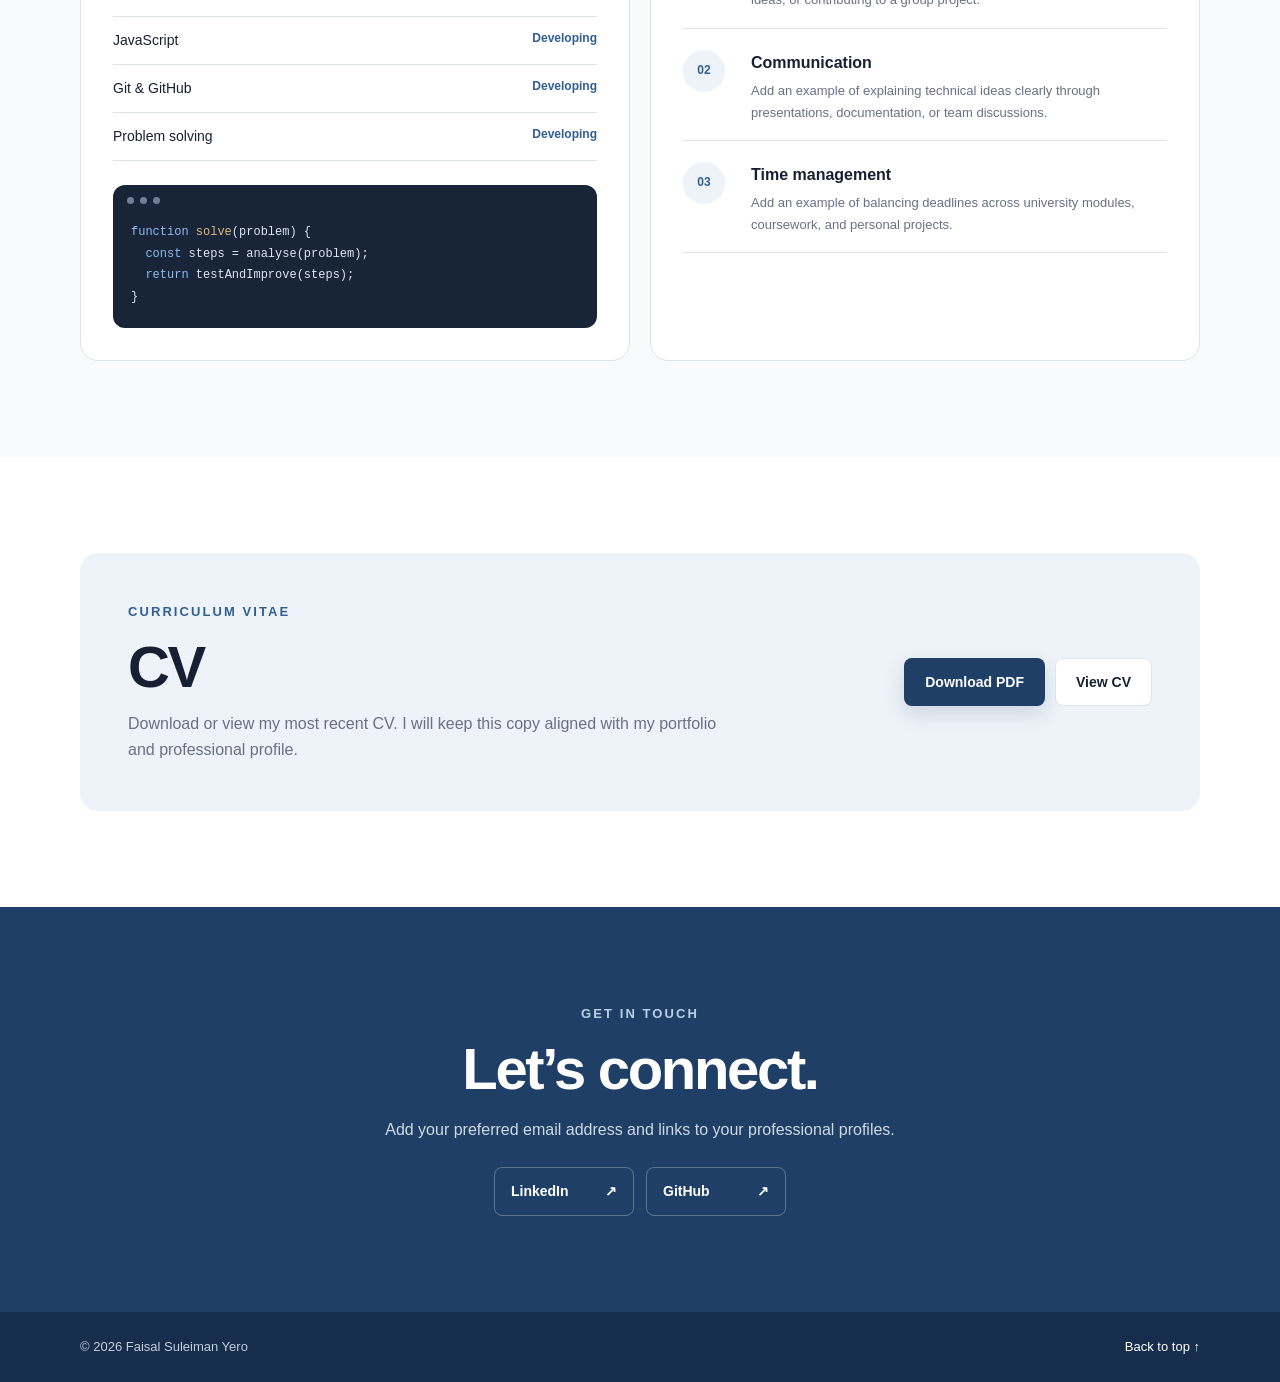
==== commit 1b89456a: "Add Nova Java game project to portfolio Highlight the solo-developed Java game and link to its repos" ====
--- a/index.html
+++ b/index.html
@@ -181,6 +181,31 @@
                 <p><strong>Challenge:</strong> Building a reliable, explainable scoring system before team-level optimisation.</p>
               </div>
               <button class="button button-project" type="button" data-url="https://github.com/faisalsyero/pokemon-bestteam">
+                View repository
+                <span aria-hidden="true">↗</span>
+              </button>
+            </article>
+
+            <article class="project-card">
+              <div class="project-top">
+                <span class="project-number">05</span>
+                <span class="project-type">Java Game</span>
+              </div>
+              <h3>Nova</h3>
+              <p>
+                A solo-developed game project built in Java, demonstrating
+                independent game development and programming.
+              </p>
+              <ul class="tag-list" aria-label="Technologies used">
+                <li>Java</li>
+                <li>Game Development</li>
+                <li>Git</li>
+              </ul>
+              <div class="project-details">
+                <p><strong>My role:</strong> Sole developer, responsible for designing and implementing the game.</p>
+                <p><strong>Challenge:</strong> Independently implementing and debugging the game while managing the full project.</p>
+              </div>
+              <button class="button button-project" type="button" data-url="https://github.com/faisalsyero/nova-game.git">
                 View repository
                 <span aria-hidden="true">↗</span>
               </button>
@@ -300,8 +325,8 @@
             Add your preferred email address and links to your professional profiles.
           </p>
           <div class="social-links">
-            <a href="#" data-placeholder="LinkedIn">LinkedIn <span aria-hidden="true">↗</span></a>
-            <a href="#" data-placeholder="GitHub">GitHub <span aria-hidden="true">↗</span></a>
+            <a href="https://www.linkedin.com/in/faisal-yero-5b911a44b/" target="_blank" rel="noopener noreferrer">LinkedIn <span aria-hidden="true">↗</span></a>
+            <a href="https://github.com/faisalsyero" target="_blank" rel="noopener noreferrer">GitHub <span aria-hidden="true">↗</span></a>
           </div>
         </div>
       </section>
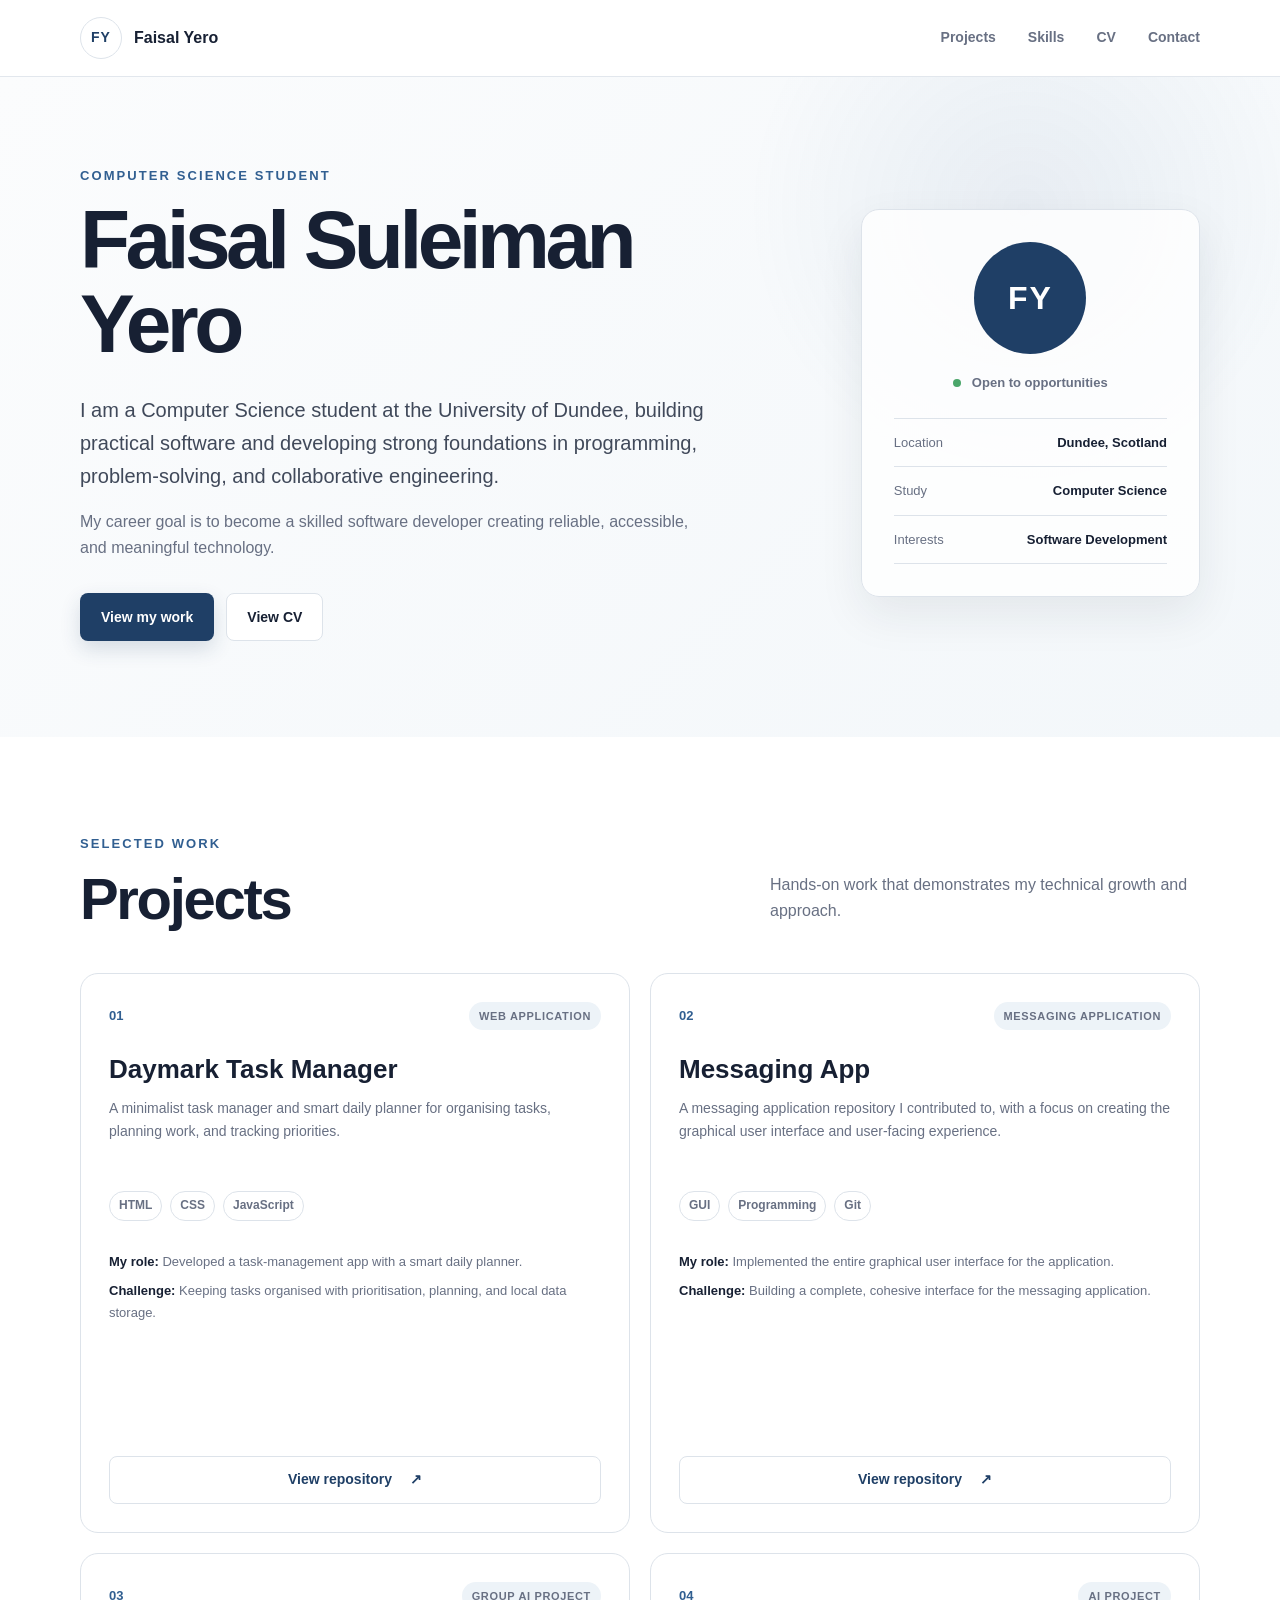
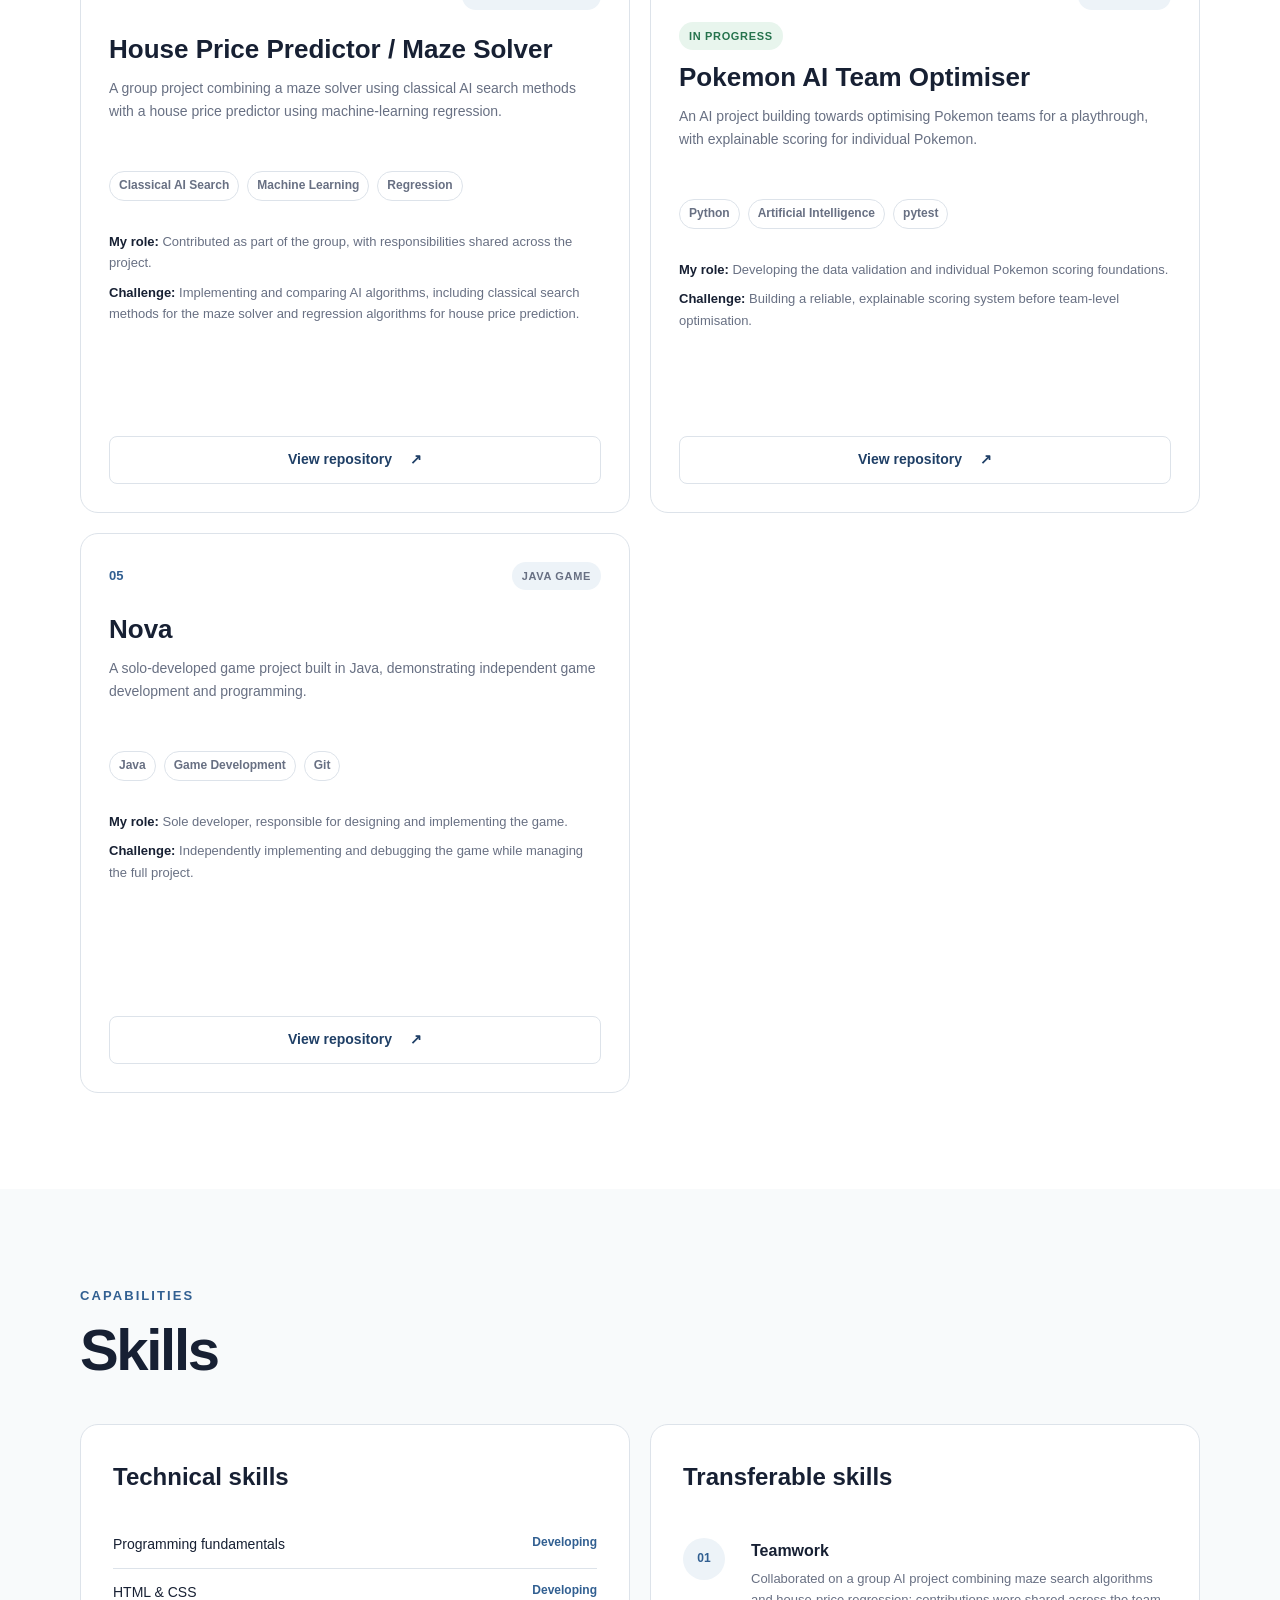
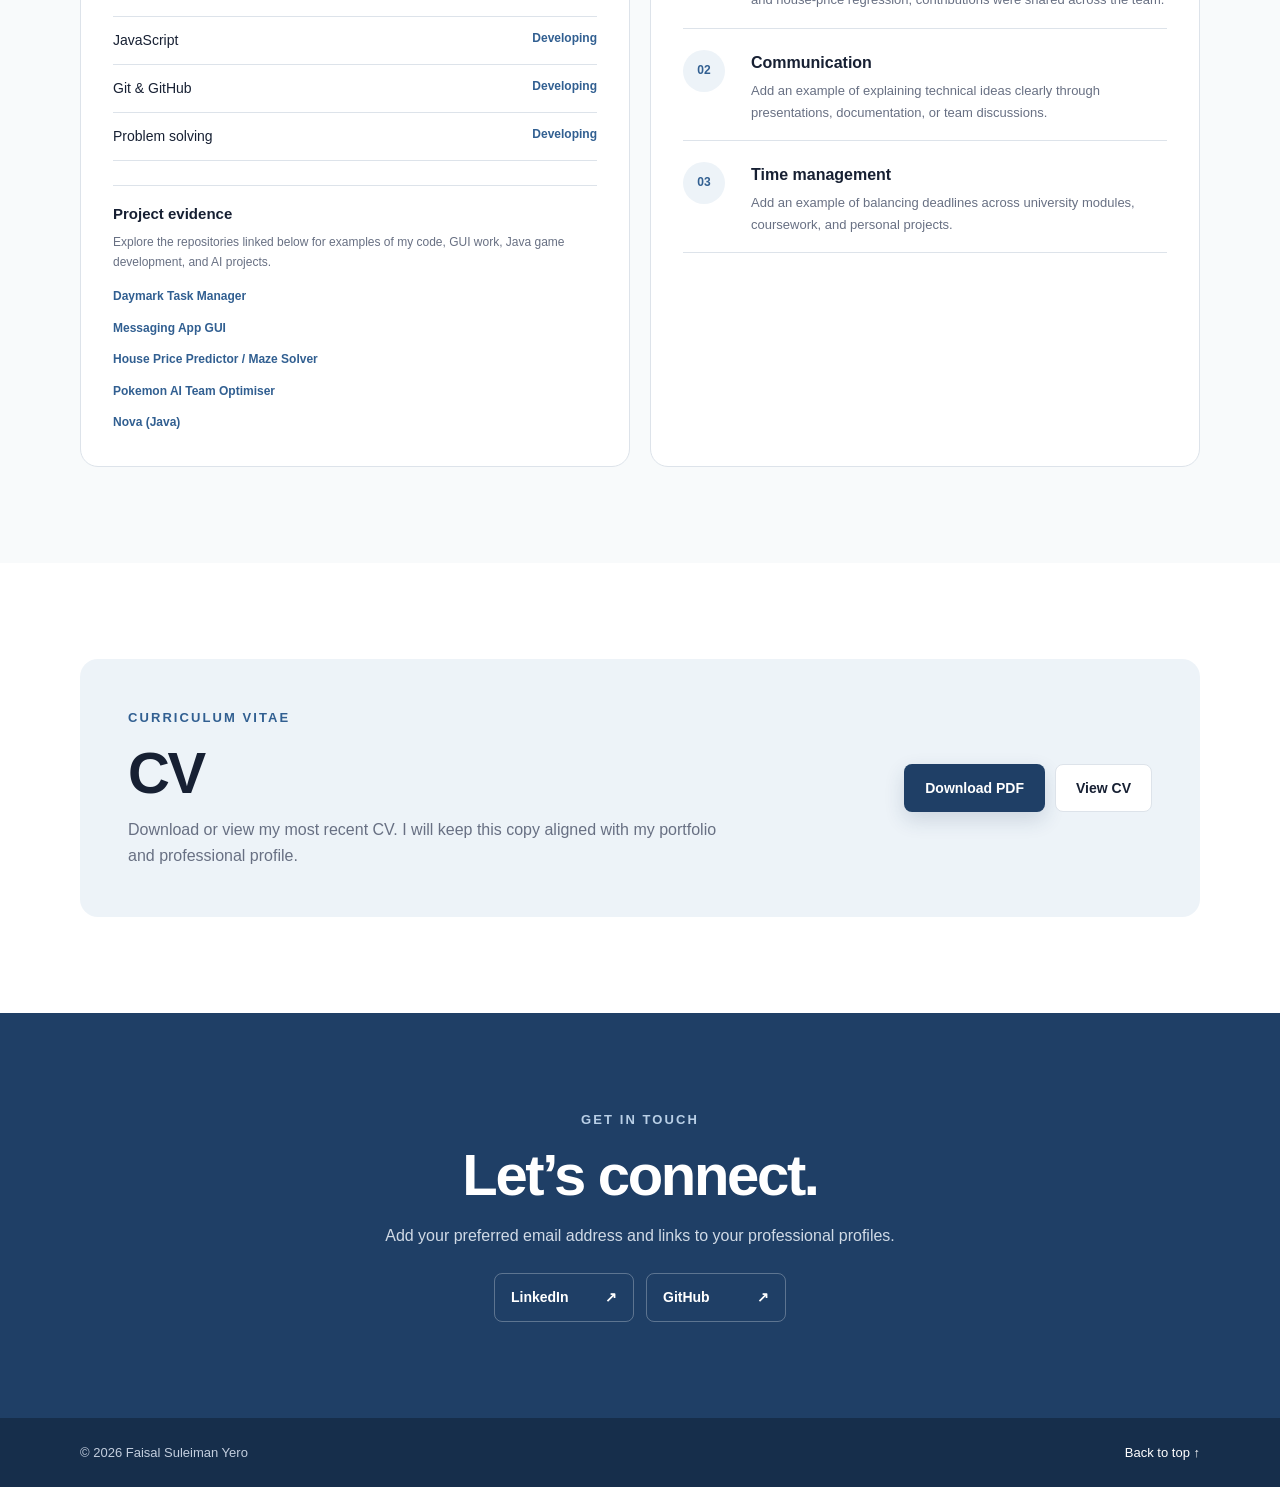
==== commit 8394e38b: "Clarify project contributions and evidence Update the messaging GUI role, describe the shared maze-s" ====
--- a/index.html
+++ b/index.html
@@ -126,8 +126,8 @@
                 <li>Git</li>
               </ul>
               <div class="project-details">
-                <p><strong>My role:</strong> Designed and implemented GUI work for the application.</p>
-                <p><strong>Challenge:</strong> Developing an understandable interface and coordinating my GUI contribution with the wider codebase.</p>
+                <p><strong>My role:</strong> Implemented the entire graphical user interface for the application.</p>
+                <p><strong>Challenge:</strong> Building a complete, cohesive interface for the messaging application.</p>
               </div>
               <button class="button button-project" type="button" data-url="https://github.com/jamesfinnon/messaging-app.git">
                 View repository
@@ -138,21 +138,21 @@
             <article class="project-card">
               <div class="project-top">
                 <span class="project-number">03</span>
-                <span class="project-type">AI Project</span>
-              </div>
-              <h3>Blackjack AI</h3>
-              <p>
-                An artificial intelligence project that explores automated
-                decision-making in the card game Blackjack.
-              </p>
-              <ul class="tag-list" aria-label="Technologies used">
-                <li>Artificial Intelligence</li>
-                <li>Programming</li>
-                <li>Git</li>
-              </ul>
-              <div class="project-details">
-                <p><strong>My role:</strong> Contributed to the project and its technical implementation.</p>
-                <p><strong>Challenge:</strong> Applying programming and algorithmic thinking to model Blackjack decisions and improve the AI's strategy.</p>
+                <span class="project-type">Group AI Project</span>
+              </div>
+              <h3>House Price Predictor / Maze Solver</h3>
+              <p>
+                A group project combining a maze solver using classical AI search
+                methods with a house price predictor using machine-learning regression.
+              </p>
+              <ul class="tag-list" aria-label="Technologies used">
+                <li>Classical AI Search</li>
+                <li>Machine Learning</li>
+                <li>Regression</li>
+              </ul>
+              <div class="project-details">
+                <p><strong>My role:</strong> Contributed as part of the group, with responsibilities shared across the project.</p>
+                <p><strong>Challenge:</strong> Implementing and comparing AI algorithms, including classical search methods for the maze solver and regression algorithms for house price prediction.</p>
               </div>
               <button class="button button-project" type="button" data-url="https://github.com/struanmckenzie/blackjack-ai.git">
                 View repository
@@ -248,12 +248,19 @@
                   <strong>Developing</strong>
                 </li>
               </ul>
-              <div class="code-example" aria-label="Code example">
-                <div class="code-bar"><span></span><span></span><span></span></div>
-                <pre><code><span class="code-keyword">function</span> <span class="code-name">solve</span>(problem) {
-  <span class="code-keyword">const</span> steps = analyse(problem);
-  <span class="code-keyword">return</span> testAndImprove(steps);
-}</code></pre>
+              <div class="project-evidence">
+                <h4>Project evidence</h4>
+                <p>
+                  Explore the repositories linked below for examples of my code,
+                  GUI work, Java game development, and AI projects.
+                </p>
+                <ul>
+                  <li><a href="https://github.com/faisalsyero/task-manager" target="_blank" rel="noopener noreferrer">Daymark Task Manager</a></li>
+                  <li><a href="https://github.com/jamesfinnon/messaging-app" target="_blank" rel="noopener noreferrer">Messaging App GUI</a></li>
+                  <li><a href="https://github.com/struanmckenzie/blackjack-ai" target="_blank" rel="noopener noreferrer">House Price Predictor / Maze Solver</a></li>
+                  <li><a href="https://github.com/faisalsyero/pokemon-bestteam" target="_blank" rel="noopener noreferrer">Pokemon AI Team Optimiser</a></li>
+                  <li><a href="https://github.com/faisalsyero/nova-game" target="_blank" rel="noopener noreferrer">Nova (Java)</a></li>
+                </ul>
               </div>
             </article>
 
@@ -265,8 +272,9 @@
                   <div>
                     <h4>Teamwork</h4>
                     <p>
-                      Add an example of collaborating with peers, dividing tasks,
-                      sharing ideas, or contributing to a group project.
+                      Collaborated on a group AI project combining maze search
+                      algorithms and house-price regression; contributions were
+                      shared across the team.
                     </p>
                   </div>
                 </div>
--- a/styles.css
+++ b/styles.css
@@ -469,40 +469,40 @@
   font-size: 12px;
 }
 
-.code-example {
-  overflow: hidden;
-  border-radius: 12px;
-  background: #182438;
-}
-
-.code-bar {
-  display: flex;
-  gap: 6px;
-  padding: 12px 14px 8px;
-}
-
-.code-bar span {
-  width: 7px;
-  height: 7px;
-  border-radius: 50%;
-  background: #70809a;
-}
-
-.code-example pre {
+.project-evidence {
+  border-top: 1px solid var(--line);
+  padding-top: 16px;
+}
+
+.project-evidence h4 {
+  margin: 0 0 6px;
+  font-size: 15px;
+}
+
+.project-evidence p {
+  margin: 0 0 10px;
+  color: var(--muted);
+  font-size: 12px;
+}
+
+.project-evidence ul {
+  display: grid;
+  gap: 5px;
   margin: 0;
-  padding: 10px 18px 20px;
-  overflow-x: auto;
-  color: #dae6f5;
+  padding: 0;
+  list-style: none;
+}
+
+.project-evidence a {
+  color: var(--blue);
   font-size: 12px;
-  line-height: 1.8;
-}
-
-.code-keyword {
-  color: #8ebbf0;
-}
-
-.code-name {
-  color: #dfb87b;
+  font-weight: 750;
+  text-decoration: none;
+}
+
+.project-evidence a:hover,
+.project-evidence a:focus-visible {
+  text-decoration: underline;
 }
 
 .transferable-list {
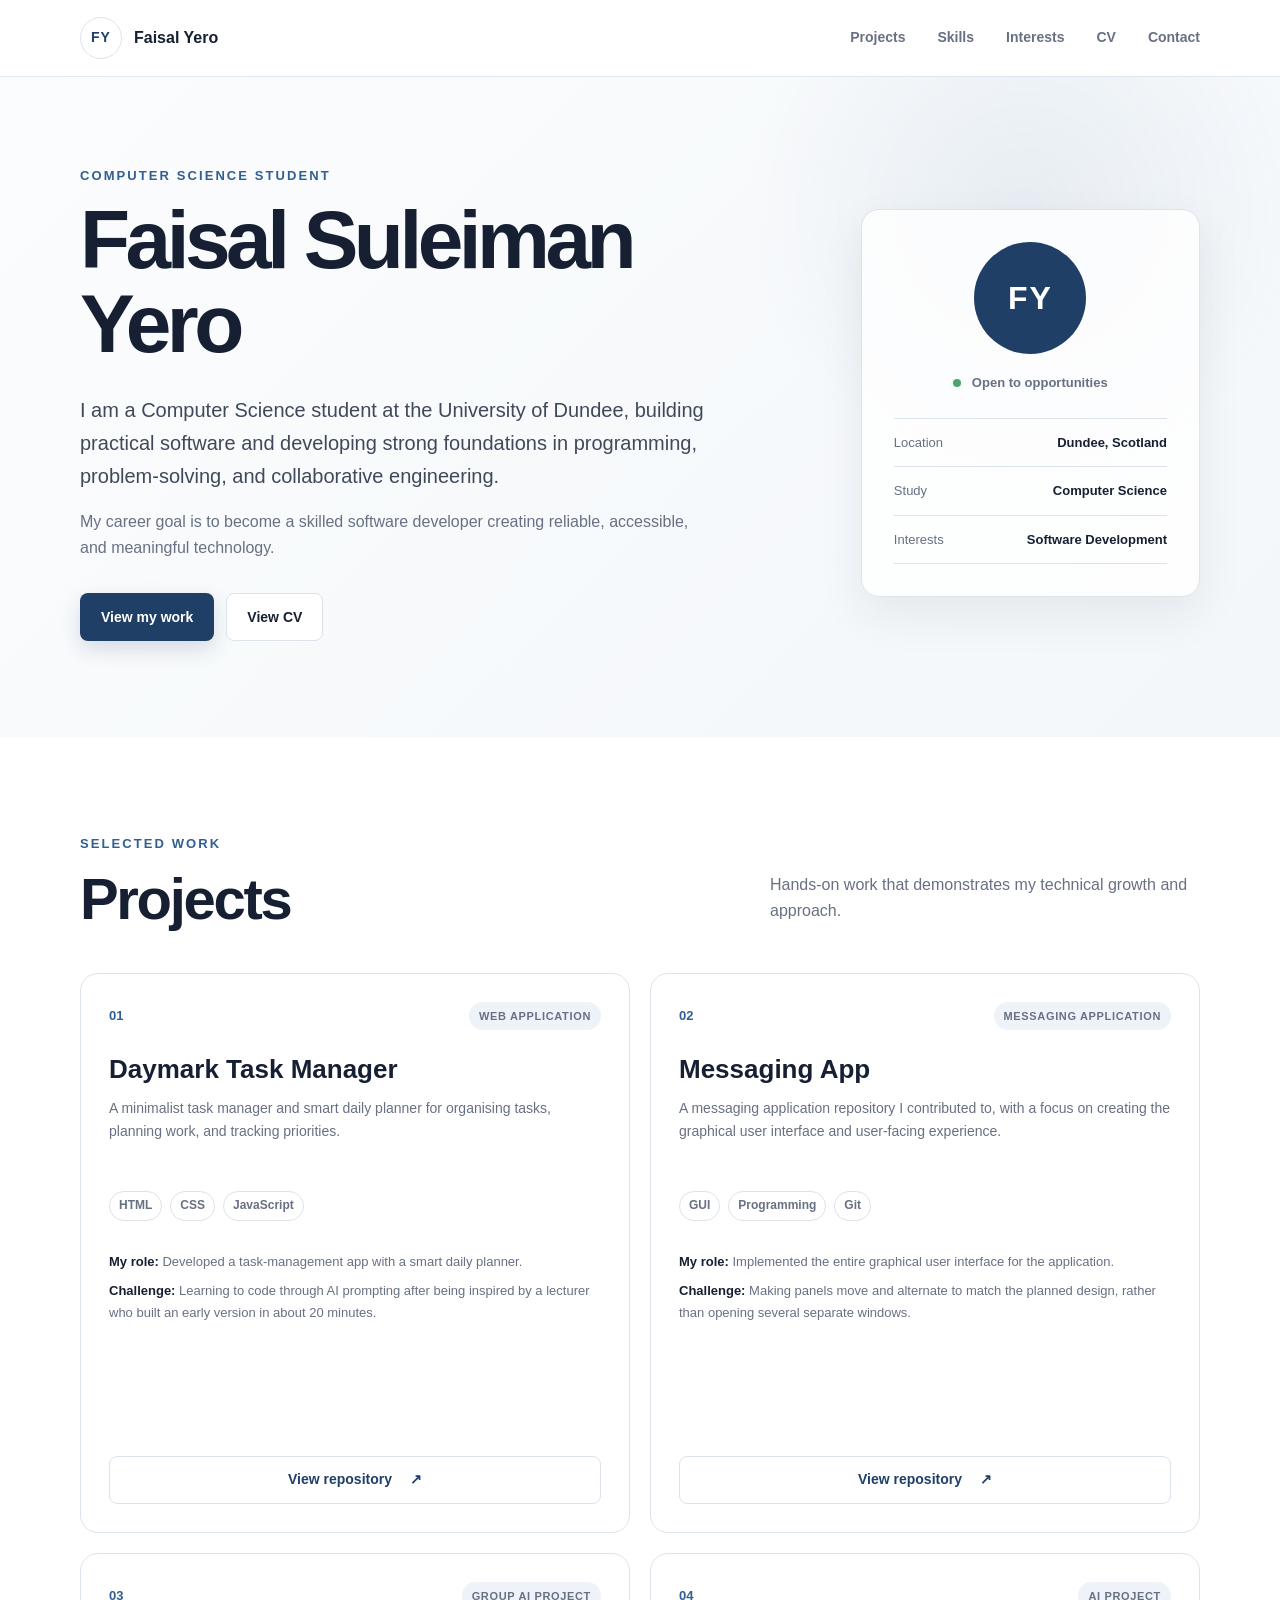
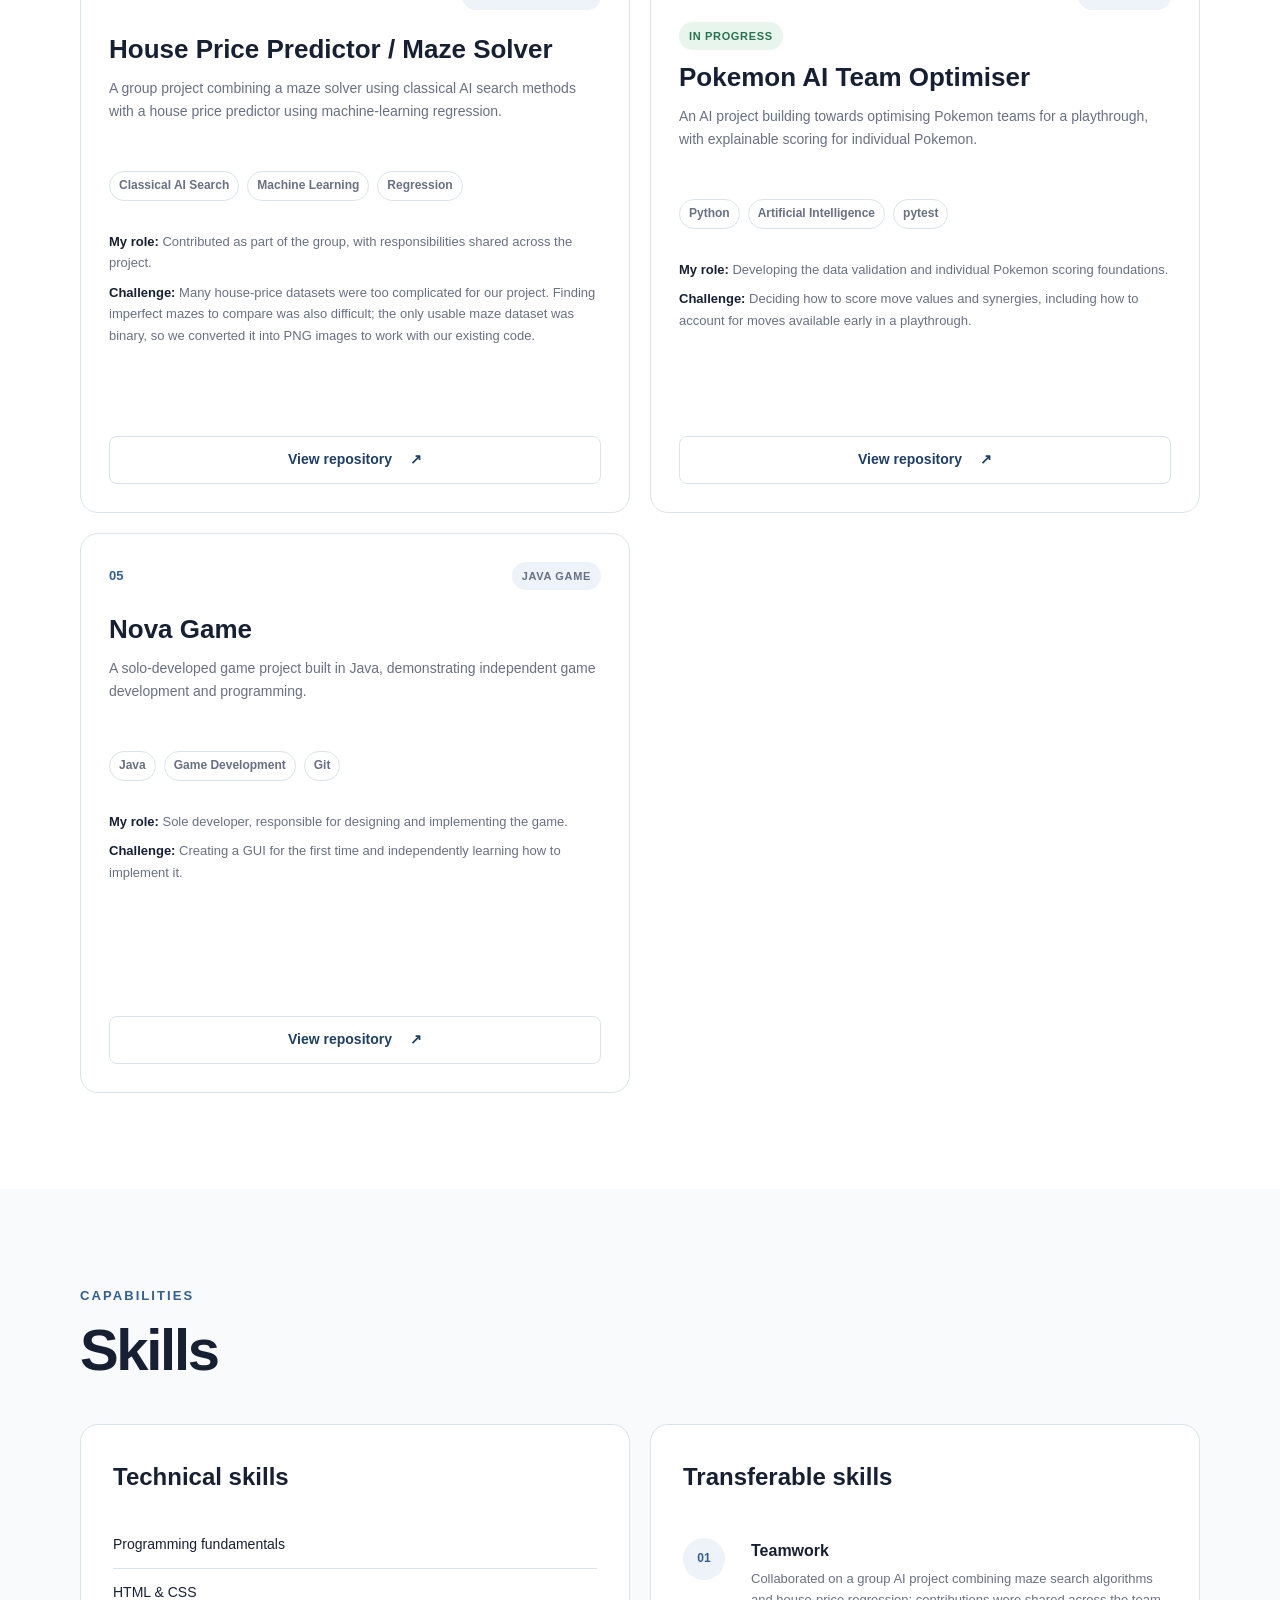
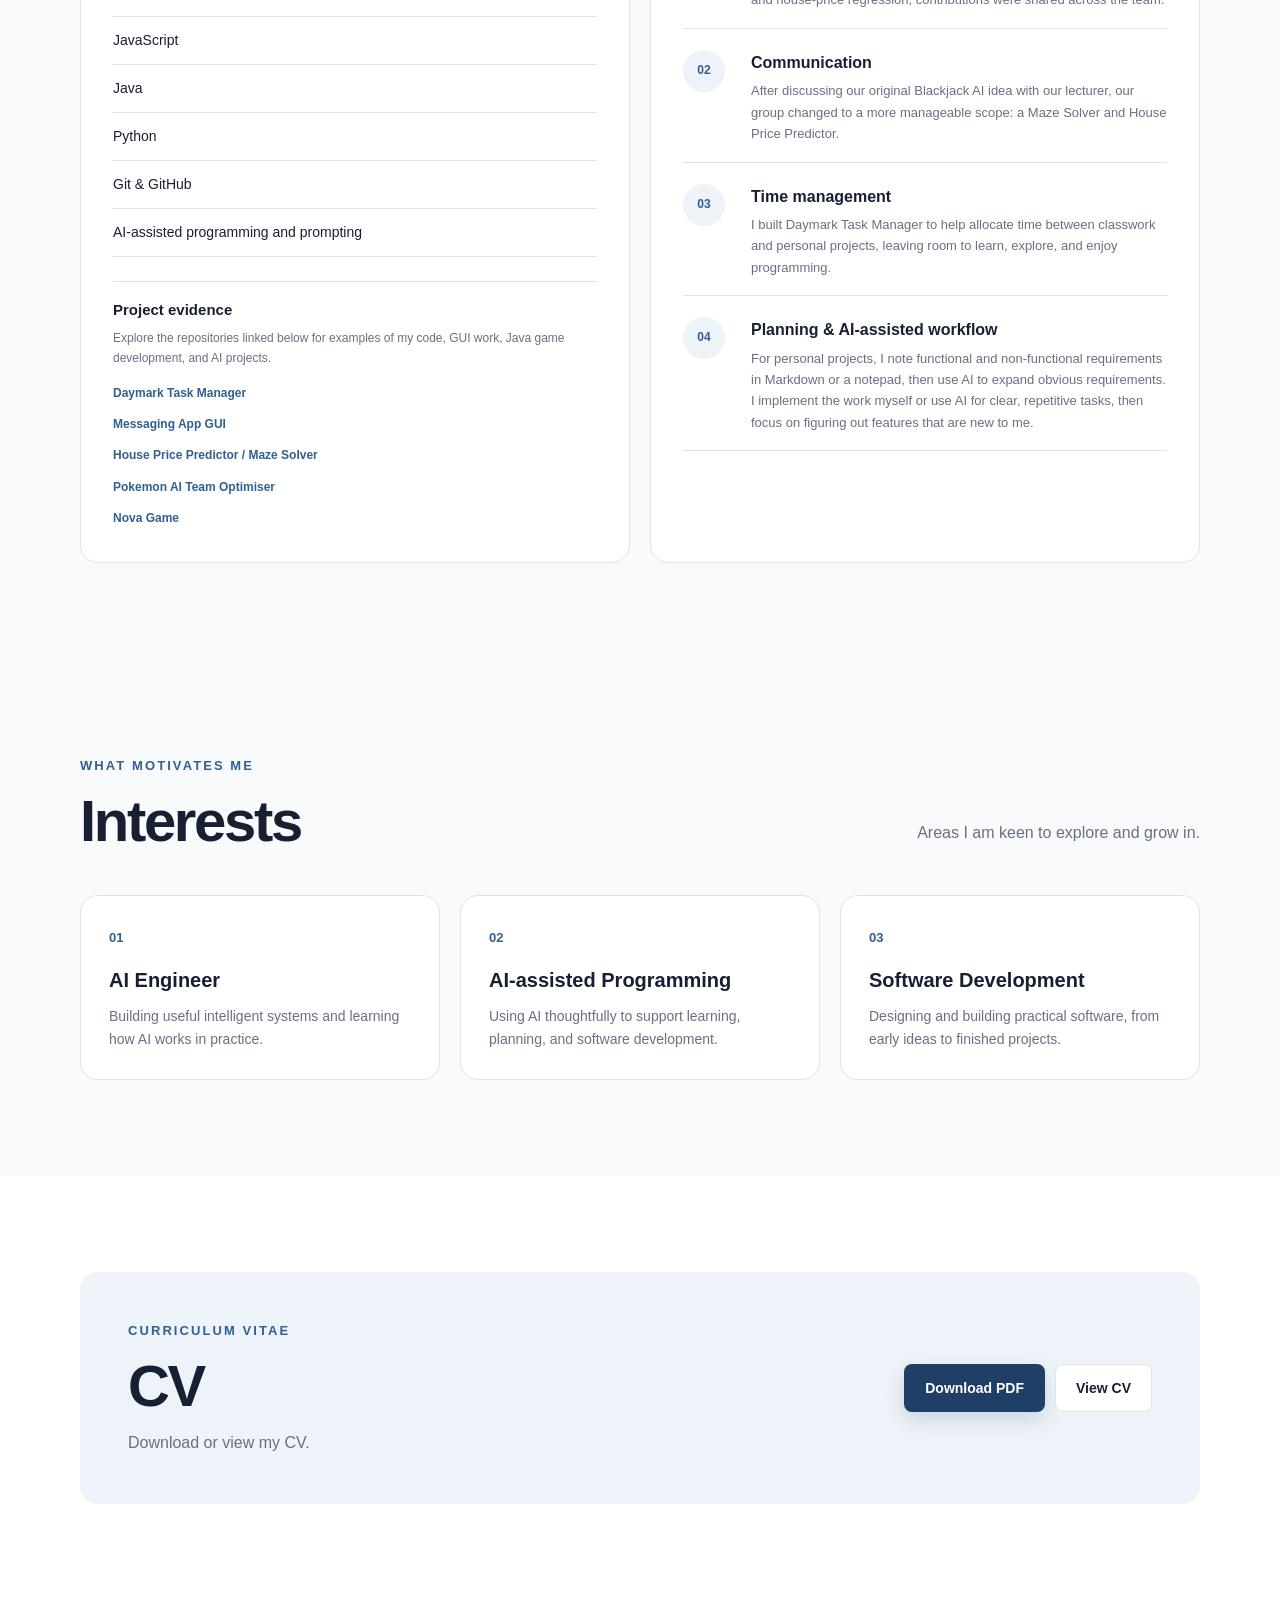
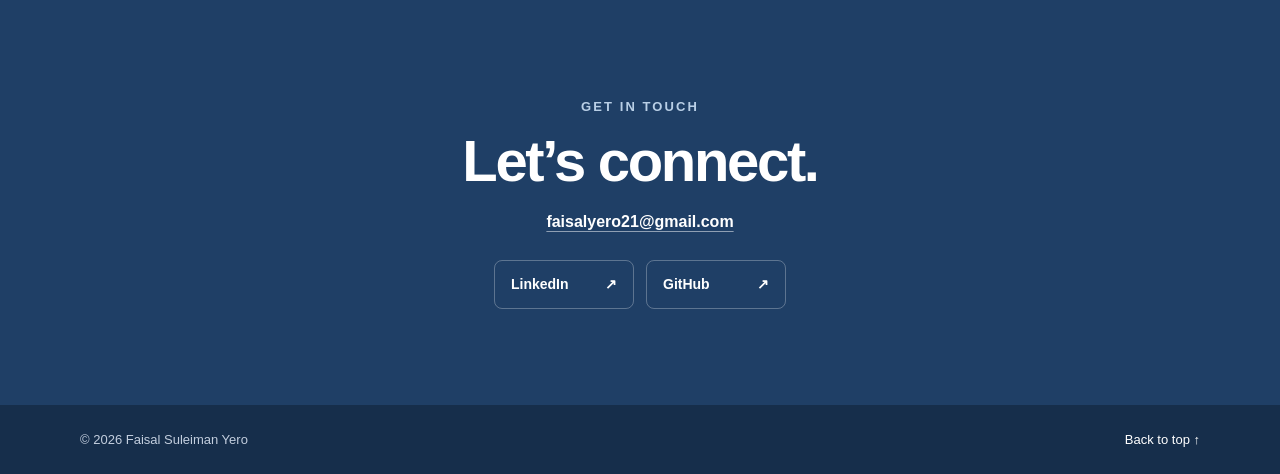
==== commit ad8c2e07: "Personalize portfolio skills and project details Add project-specific challenges, AI-assisted planni" ====
--- a/index.html
+++ b/index.html
@@ -26,6 +26,7 @@
         <div class="nav-links" id="nav-links">
           <a href="#projects">Projects</a>
           <a href="#skills">Skills</a>
+          <a href="#interests">Interests</a>
           <a href="#cv">CV</a>
           <a href="#contact">Contact</a>
         </div>
@@ -102,7 +103,7 @@
               </ul>
               <div class="project-details">
                 <p><strong>My role:</strong> Developed a task-management app with a smart daily planner.</p>
-                <p><strong>Challenge:</strong> Keeping tasks organised with prioritisation, planning, and local data storage.</p>
+                <p><strong>Challenge:</strong> Learning to code through AI prompting after being inspired by a lecturer who built an early version in about 20 minutes.</p>
               </div>
               <button class="button button-project" type="button" data-url="https://github.com/faisalsyero/task-manager">
                 View repository
@@ -127,7 +128,7 @@
               </ul>
               <div class="project-details">
                 <p><strong>My role:</strong> Implemented the entire graphical user interface for the application.</p>
-                <p><strong>Challenge:</strong> Building a complete, cohesive interface for the messaging application.</p>
+                <p><strong>Challenge:</strong> Making panels move and alternate to match the planned design, rather than opening several separate windows.</p>
               </div>
               <button class="button button-project" type="button" data-url="https://github.com/jamesfinnon/messaging-app.git">
                 View repository
@@ -152,7 +153,7 @@
               </ul>
               <div class="project-details">
                 <p><strong>My role:</strong> Contributed as part of the group, with responsibilities shared across the project.</p>
-                <p><strong>Challenge:</strong> Implementing and comparing AI algorithms, including classical search methods for the maze solver and regression algorithms for house price prediction.</p>
+                <p><strong>Challenge:</strong> Many house-price datasets were too complicated for our project. Finding imperfect mazes to compare was also difficult; the only usable maze dataset was binary, so we converted it into PNG images to work with our existing code.</p>
               </div>
               <button class="button button-project" type="button" data-url="https://github.com/struanmckenzie/blackjack-ai.git">
                 View repository
@@ -178,7 +179,7 @@
               </ul>
               <div class="project-details">
                 <p><strong>My role:</strong> Developing the data validation and individual Pokemon scoring foundations.</p>
-                <p><strong>Challenge:</strong> Building a reliable, explainable scoring system before team-level optimisation.</p>
+                <p><strong>Challenge:</strong> Deciding how to score move values and synergies, including how to account for moves available early in a playthrough.</p>
               </div>
               <button class="button button-project" type="button" data-url="https://github.com/faisalsyero/pokemon-bestteam">
                 View repository
@@ -191,7 +192,7 @@
                 <span class="project-number">05</span>
                 <span class="project-type">Java Game</span>
               </div>
-              <h3>Nova</h3>
+              <h3>Nova Game</h3>
               <p>
                 A solo-developed game project built in Java, demonstrating
                 independent game development and programming.
@@ -203,7 +204,7 @@
               </ul>
               <div class="project-details">
                 <p><strong>My role:</strong> Sole developer, responsible for designing and implementing the game.</p>
-                <p><strong>Challenge:</strong> Independently implementing and debugging the game while managing the full project.</p>
+                <p><strong>Challenge:</strong> Creating a GUI for the first time and independently learning how to implement it.</p>
               </div>
               <button class="button button-project" type="button" data-url="https://github.com/faisalsyero/nova-game.git">
                 View repository
@@ -229,23 +230,24 @@
               <ul class="skill-list">
                 <li>
                   <span>Programming fundamentals</span>
-                  <strong>Developing</strong>
                 </li>
                 <li>
                   <span>HTML &amp; CSS</span>
-                  <strong>Developing</strong>
                 </li>
                 <li>
                   <span>JavaScript</span>
-                  <strong>Developing</strong>
+                </li>
+                <li>
+                  <span>Java</span>
+                </li>
+                <li>
+                  <span>Python</span>
                 </li>
                 <li>
                   <span>Git &amp; GitHub</span>
-                  <strong>Developing</strong>
-                </li>
-                <li>
-                  <span>Problem solving</span>
-                  <strong>Developing</strong>
+                </li>
+                <li>
+                  <span>AI-assisted programming and prompting</span>
                 </li>
               </ul>
               <div class="project-evidence">
@@ -259,7 +261,7 @@
                   <li><a href="https://github.com/jamesfinnon/messaging-app" target="_blank" rel="noopener noreferrer">Messaging App GUI</a></li>
                   <li><a href="https://github.com/struanmckenzie/blackjack-ai" target="_blank" rel="noopener noreferrer">House Price Predictor / Maze Solver</a></li>
                   <li><a href="https://github.com/faisalsyero/pokemon-bestteam" target="_blank" rel="noopener noreferrer">Pokemon AI Team Optimiser</a></li>
-                  <li><a href="https://github.com/faisalsyero/nova-game" target="_blank" rel="noopener noreferrer">Nova (Java)</a></li>
+                  <li><a href="https://github.com/faisalsyero/nova-game" target="_blank" rel="noopener noreferrer">Nova Game</a></li>
                 </ul>
               </div>
             </article>
@@ -283,8 +285,9 @@
                   <div>
                     <h4>Communication</h4>
                     <p>
-                      Add an example of explaining technical ideas clearly through
-                      presentations, documentation, or team discussions.
+                      After discussing our original Blackjack AI idea with our
+                      lecturer, our group changed to a more manageable scope:
+                      a Maze Solver and House Price Predictor.
                     </p>
                   </div>
                 </div>
@@ -293,12 +296,55 @@
                   <div>
                     <h4>Time management</h4>
                     <p>
-                      Add an example of balancing deadlines across university
-                      modules, coursework, and personal projects.
+                      I built Daymark Task Manager to help allocate time between
+                      classwork and personal projects, leaving room to learn, explore,
+                      and enjoy programming.
                     </p>
                   </div>
                 </div>
-              </div>
+                <div>
+                  <span class="skill-icon" aria-hidden="true">04</span>
+                  <div>
+                    <h4>Planning &amp; AI-assisted workflow</h4>
+                    <p>
+                      For personal projects, I note functional and non-functional
+                      requirements in Markdown or a notepad, then use AI to expand
+                      obvious requirements. I implement the work myself or use AI
+                      for clear, repetitive tasks, then focus on figuring out features
+                      that are new to me.
+                    </p>
+                  </div>
+                </div>
+              </div>
+            </article>
+          </div>
+        </div>
+      </section>
+
+      <section class="section section-muted interests-section" id="interests">
+        <div class="container">
+          <div class="section-heading">
+            <div>
+              <p class="eyebrow">What motivates me</p>
+              <h2>Interests</h2>
+            </div>
+            <p>Areas I am keen to explore and grow in.</p>
+          </div>
+          <div class="interest-grid">
+            <article class="interest-card">
+              <span class="interest-number">01</span>
+              <h3>AI Engineer</h3>
+              <p>Building useful intelligent systems and learning how AI works in practice.</p>
+            </article>
+            <article class="interest-card">
+              <span class="interest-number">02</span>
+              <h3>AI-assisted Programming</h3>
+              <p>Using AI thoughtfully to support learning, planning, and software development.</p>
+            </article>
+            <article class="interest-card">
+              <span class="interest-number">03</span>
+              <h3>Software Development</h3>
+              <p>Designing and building practical software, from early ideas to finished projects.</p>
             </article>
           </div>
         </div>
@@ -309,10 +355,7 @@
           <div>
             <p class="eyebrow">Curriculum vitae</p>
             <h2>CV</h2>
-            <p>
-              Download or view my most recent CV. I will keep this copy aligned
-              with my portfolio and professional profile.
-            </p>
+            <p>Download or view my CV.</p>
           </div>
           <div class="cv-actions">
             <a class="button button-primary" id="cv-download" href="Employability%20CV.pdf" download>
@@ -329,9 +372,7 @@
         <div class="container contact-content">
           <p class="eyebrow">Get in touch</p>
           <h2>Let’s connect.</h2>
-          <p>
-            Add your preferred email address and links to your professional profiles.
-          </p>
+          <p><a class="email-link" href="mailto:faisalyero21@gmail.com">faisalyero21@gmail.com</a></p>
           <div class="social-links">
             <a href="https://www.linkedin.com/in/faisal-yero-5b911a44b/" target="_blank" rel="noopener noreferrer">LinkedIn <span aria-hidden="true">↗</span></a>
             <a href="https://github.com/faisalsyero" target="_blank" rel="noopener noreferrer">GitHub <span aria-hidden="true">↗</span></a>
--- a/styles.css
+++ b/styles.css
@@ -457,16 +457,9 @@
 }
 
 .skill-list li {
-  display: flex;
-  justify-content: space-between;
   border-bottom: 1px solid var(--line);
   padding: 12px 0;
   font-size: 14px;
-}
-
-.skill-list strong {
-  color: var(--blue);
-  font-size: 12px;
 }
 
 .project-evidence {
@@ -541,6 +534,40 @@
   font-size: 13px;
 }
 
+.interests-section {
+  background: var(--paper);
+}
+
+.interest-grid {
+  display: grid;
+  grid-template-columns: repeat(3, 1fr);
+  gap: 20px;
+}
+
+.interest-card {
+  border: 1px solid var(--line);
+  border-radius: var(--radius);
+  padding: 28px;
+  background: var(--white);
+}
+
+.interest-number {
+  color: var(--blue);
+  font-size: 13px;
+  font-weight: 800;
+}
+
+.interest-card h3 {
+  margin: 14px 0 8px;
+  font-size: 20px;
+}
+
+.interest-card p {
+  margin: 0;
+  color: var(--muted);
+  font-size: 14px;
+}
+
 .cv-section {
   background: var(--white);
 }
@@ -583,6 +610,13 @@
 .contact-content > p:not(.eyebrow) {
   margin: 16px 0 24px;
   color: #d0dae6;
+}
+
+.email-link {
+  color: var(--white);
+  font-weight: 750;
+  text-decoration-color: rgba(255, 255, 255, 0.5);
+  text-underline-offset: 4px;
 }
 
 .social-links {
@@ -720,7 +754,8 @@
 
 @media (max-width: 900px) {
   .hero-grid,
-  .skills-grid {
+  .skills-grid,
+  .interest-grid {
     grid-template-columns: 1fr;
   }
 
